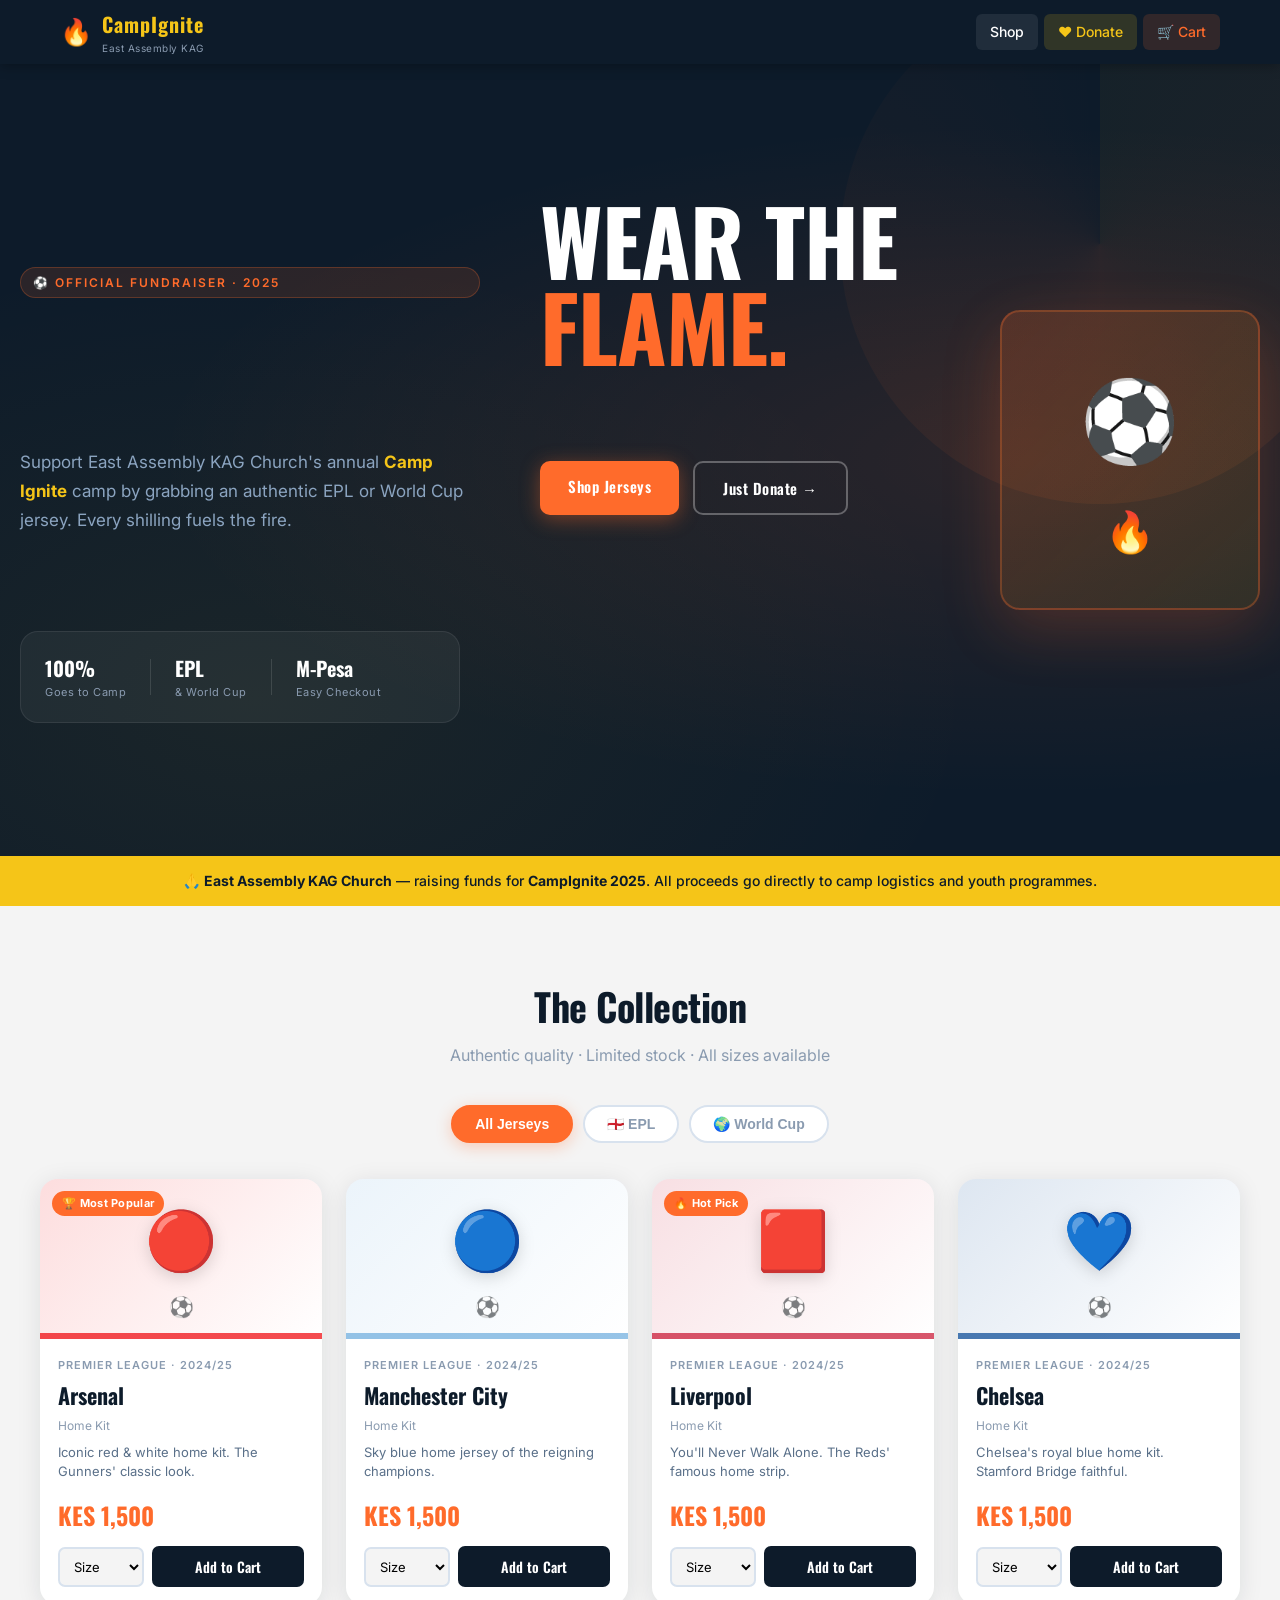
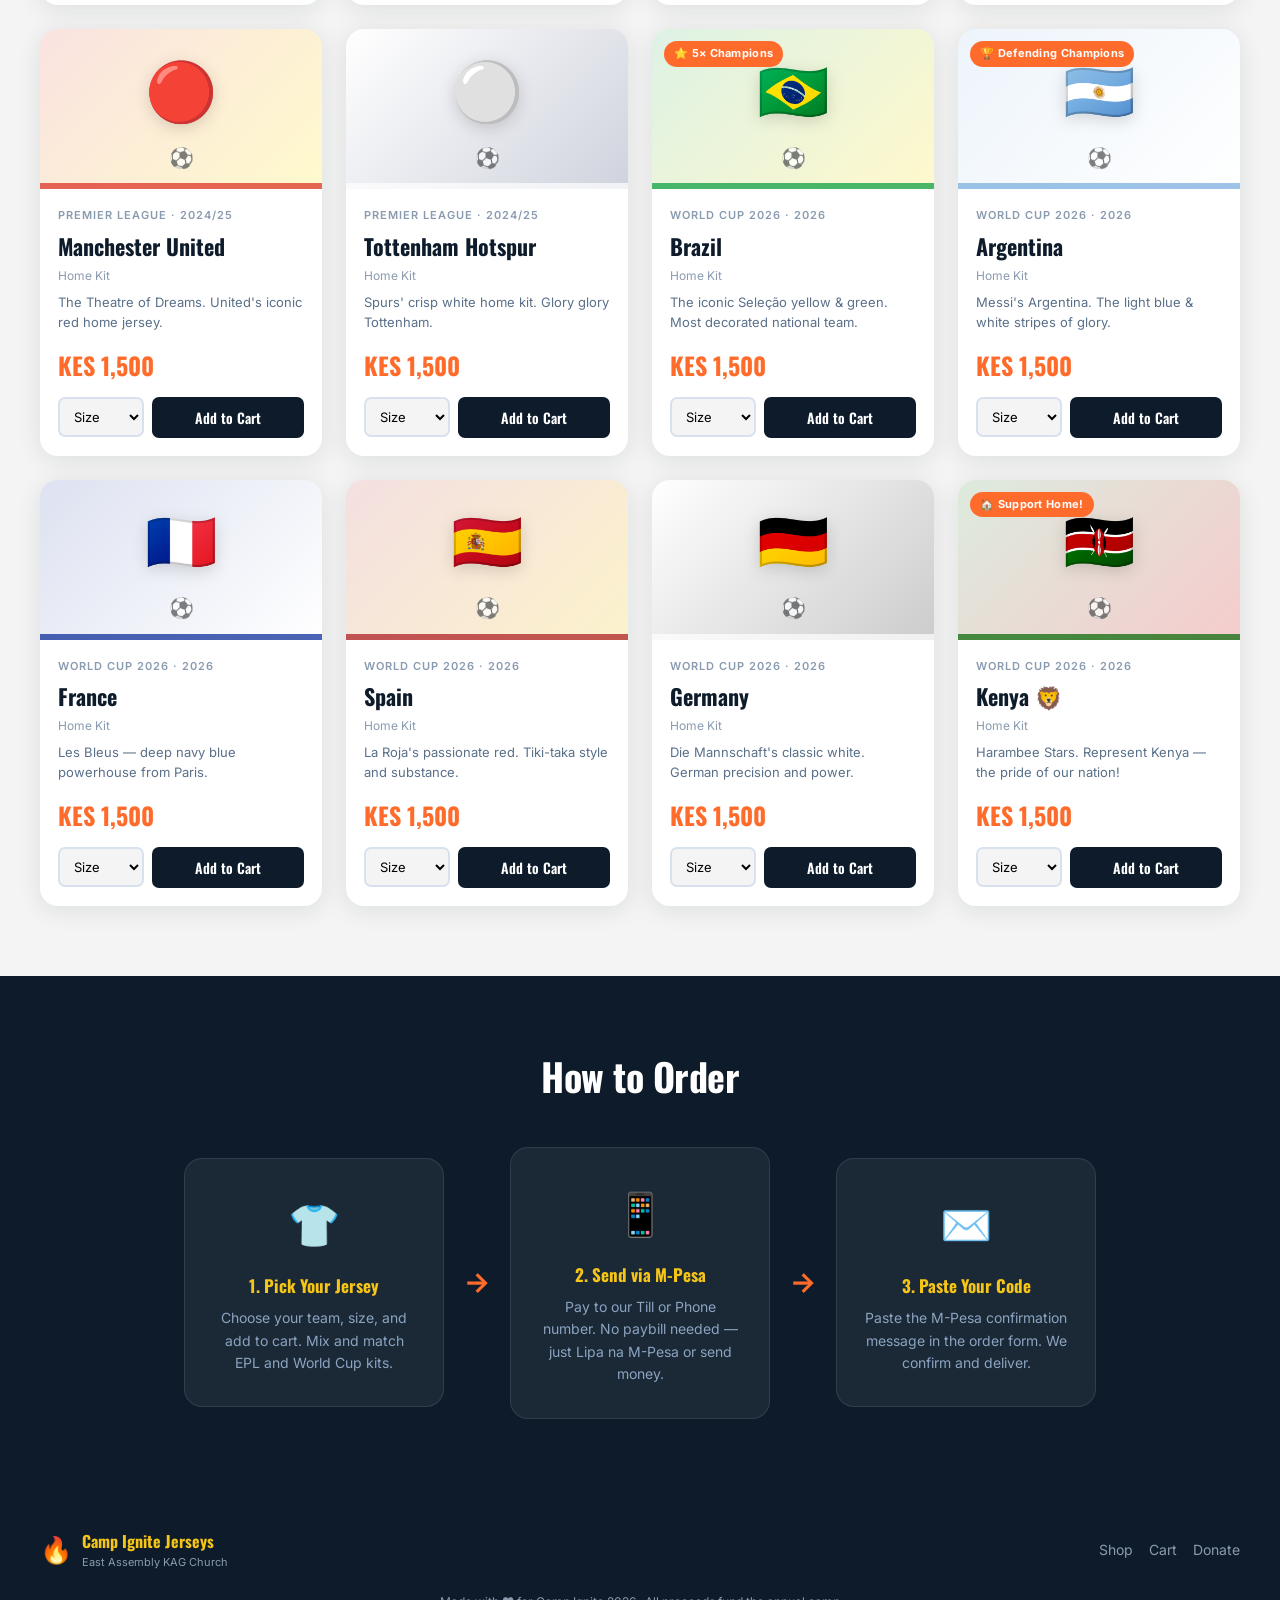
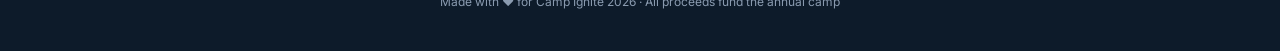
==== campignite-jerseys/index.html @ 4b06993b "Add files via upload" ====
<!DOCTYPE html>
<html lang="en">
<head>
  <meta charset="UTF-8" />
  <meta name="viewport" content="width=device-width, initial-scale=1.0" />
  <title>CampIgnite Jerseys | East Assembly KAG Church</title>
  <link href="https://fonts.googleapis.com/css2?family=Oswald:wght@400;600;700&family=Inter:wght@400;500;600&display=swap" rel="stylesheet" />
  <link rel="stylesheet" href="style.css" />
</head>
<body>

<!-- NAV -->
<nav class="navbar">
  <div class="nav-inner">
    <a href="index.html" class="logo">
      <span class="logo-flame">🔥</span>
      <div>
        <span class="logo-title">CampIgnite</span>
        <span class="logo-sub">East Assembly KAG</span>
      </div>
    </a>
    <div class="nav-links">
      <a href="index.html" class="nav-link active">Shop</a>
      <a href="donate.html" class="nav-link donate-btn">❤️ Donate</a>
      <a href="cart.html" class="nav-link cart-link">
        🛒 Cart <span class="cart-badge" id="cart-count">0</span>
      </a>
    </div>
    <button class="hamburger" id="hamburger">☰</button>
  </div>
  <div class="mobile-menu" id="mobile-menu">
    <a href="index.html">Shop</a>
    <a href="donate.html">❤️ Donate</a>
    <a href="cart.html">🛒 Cart</a>
  </div>
</nav>

<!-- HERO -->
<section class="hero">
  <div class="hero-bg-cross"></div>
  <div class="hero-content">
    <div class="hero-eyebrow">⚽ Official Fundraiser · 2025</div>
    <h1 class="hero-title">WEAR THE<br><span class="accent">FLAME.</span></h1>
    <p class="hero-subtitle">
      Support East Assembly KAG Church's annual <strong>Camp Ignite</strong> camp by grabbing an authentic EPL or World Cup jersey. Every shilling fuels the fire.
    </p>
    <div class="hero-actions">
      <a href="#shop" class="btn btn-primary">Shop Jerseys</a>
      <a href="donate.html" class="btn btn-outline">Just Donate →</a>
    </div>
    <div class="hero-stats">
      <div class="stat"><span class="stat-num">100%</span><span class="stat-label">Goes to Camp</span></div>
      <div class="stat-divider"></div>
      <div class="stat"><span class="stat-num">EPL</span><span class="stat-label">& World Cup</span></div>
      <div class="stat-divider"></div>
      <div class="stat"><span class="stat-num">M-Pesa</span><span class="stat-label">Easy Checkout</span></div>
    </div>
  </div>
  <div class="hero-visual">
    <div class="jersey-float">
      <div class="jersey-card-hero">
        <div class="jersey-icon-large">⚽</div>
        <div class="flame-ring">🔥</div>
      </div>
    </div>
  </div>
</section>

<!-- ABOUT BAND -->
<div class="about-band">
  <p>🙏 <strong>East Assembly KAG Church</strong> — raising funds for <strong>CampIgnite 2025</strong>. All proceeds go directly to camp logistics and youth programmes.</p>
</div>

<!-- SHOP -->
<section class="shop-section" id="shop">
  <div class="container">
    <div class="section-header">
      <h2 class="section-title">The Collection</h2>
      <p class="section-sub">Authentic quality · Limited stock · All sizes available</p>
    </div>

    <!-- Filter Tabs -->
    <div class="filter-tabs">
      <button class="filter-tab active" data-filter="all">All Jerseys</button>
      <button class="filter-tab" data-filter="epl">🏴󠁧󠁢󠁥󠁮󠁧󠁿 EPL</button>
      <button class="filter-tab" data-filter="worldcup">🌍 World Cup</button>
    </div>

    <!-- Jersey Grid -->
    <div class="jersey-grid" id="jersey-grid"></div>
  </div>
</section>

<!-- HOW IT WORKS -->
<section class="how-section">
  <div class="container">
    <h2 class="section-title center">How to Order</h2>
    <div class="steps">
      <div class="step">
        <div class="step-icon">👕</div>
        <h3>1. Pick Your Jersey</h3>
        <p>Choose your team, size, and add to cart. Mix and match EPL and World Cup kits.</p>
      </div>
      <div class="step-arrow">→</div>
      <div class="step">
        <div class="step-icon">📱</div>
        <h3>2. Send via M-Pesa</h3>
        <p>Pay to our Till or Phone number. No paybill needed — just Lipa na M-Pesa or send money.</p>
      </div>
      <div class="step-arrow">→</div>
      <div class="step">
        <div class="step-icon">✉️</div>
        <h3>3. Paste Your Code</h3>
        <p>Paste the M-Pesa confirmation message in the order form. We confirm and deliver.</p>
      </div>
    </div>
  </div>
</section>

<!-- FOOTER -->
<footer class="footer">
  <div class="footer-inner">
    <div class="footer-brand">
      <span class="logo-flame">🔥</span>
      <div>
        <div class="footer-title">Camp Ignite Jerseys</div>
        <div class="footer-sub">East Assembly KAG Church</div>
      </div>
    </div>
    <div class="footer-links">
      <a href="index.html">Shop</a>
      <a href="cart.html">Cart</a>
      <a href="donate.html">Donate</a>
    </div>
    <div class="footer-note">Made with ❤️ for Camp Ignite 2026 · All proceeds fund the annual camp</div>
  </div>
</footer>

<script src="data.js"></script>
<script src="app.js"></script>
</body>
</html>
---- campignite-jerseys/style.css ----
/* ============================================================
   CampIgnite Jerseys — East Assembly KAG Church
   Palette: Navy #0D1B2A | Flame #FF6B2B | Gold #F5C518 | Ash #F4F4F4
   ============================================================ */

*, *::before, *::after { box-sizing: border-box; margin: 0; padding: 0; }

:root {
  --navy:    #0D1B2A;
  --navy2:   #162436;
  --flame:   #FF6B2B;
  --flame2:  #E85520;
  --gold:    #F5C518;
  --white:   #FFFFFF;
  --ash:     #F4F4F4;
  --muted:   #8A9BB0;
  --text:    #1A2B3C;
  --border:  #D8E2EE;
  --mpesa:   #00A651;
  --r:       10px;
  --r-lg:    18px;
  --shadow:  0 4px 24px rgba(13,27,42,0.10);
  --shadow-lg: 0 8px 40px rgba(13,27,42,0.18);
}

body {
  font-family: 'Inter', sans-serif;
  background: var(--ash);
  color: var(--text);
  line-height: 1.6;
}

.hidden { display: none !important; }

/* ── NAVBAR ─────────────────────────────────────────────── */
.navbar {
  position: sticky; top: 0; z-index: 100;
  background: var(--navy);
  box-shadow: 0 2px 12px rgba(0,0,0,0.3);
}
.nav-inner {
  max-width: 1200px; margin: 0 auto;
  padding: 0 20px;
  display: flex; align-items: center; justify-content: space-between;
  height: 64px;
}
.logo {
  display: flex; align-items: center; gap: 10px;
  text-decoration: none;
}
.logo-flame { font-size: 26px; }
.logo-title {
  display: block;
  font-family: 'Oswald', sans-serif;
  font-size: 20px; font-weight: 700;
  color: var(--gold); letter-spacing: 1px;
}
.logo-sub { display: block; font-size: 10px; color: var(--muted); letter-spacing: 0.5px; }
.nav-links { display: flex; align-items: center; gap: 6px; }
.nav-link {
  padding: 7px 14px; border-radius: 6px;
  color: #CBD5E1; text-decoration: none;
  font-size: 14px; font-weight: 500;
  transition: background 0.2s, color 0.2s;
}
.nav-link:hover, .nav-link.active { background: rgba(255,255,255,0.08); color: var(--white); }
.donate-btn { background: rgba(245,197,24,0.15); color: var(--gold) !important; }
.donate-btn:hover { background: rgba(245,197,24,0.28) !important; }
.cart-link { background: rgba(255,107,43,0.15); color: var(--flame) !important; }
.cart-link:hover { background: rgba(255,107,43,0.28) !important; }
.cart-badge {
  display: inline-block;
  background: var(--flame); color: var(--white);
  border-radius: 99px; padding: 1px 7px;
  font-size: 11px; font-weight: 700; margin-left: 3px;
}
.hamburger {
  display: none; background: none; border: none;
  color: var(--white); font-size: 22px; cursor: pointer;
}
.mobile-menu {
  display: none; flex-direction: column;
  background: var(--navy2); padding: 12px 20px;
  border-top: 1px solid rgba(255,255,255,0.08);
}
.mobile-menu a {
  color: #CBD5E1; text-decoration: none;
  padding: 10px 0; font-size: 15px;
  border-bottom: 1px solid rgba(255,255,255,0.06);
}
.mobile-menu a:last-child { border-bottom: none; }
.mobile-menu.open { display: flex; }

@media (max-width: 680px) {
  .nav-links { display: none; }
  .hamburger { display: block; }
}

/* ── HERO ───────────────────────────────────────────────── */
.hero {
  background: var(--navy);
  min-height: 88vh;
  display: flex; align-items: center;
  position: relative; overflow: hidden;
  padding: 60px 20px;
}
.hero-bg-cross {
  position: absolute; right: -80px; top: -80px;
  width: 520px; height: 520px;
  background: conic-gradient(from 0deg, rgba(245,197,24,0.04) 0%, rgba(255,107,43,0.08) 50%, transparent 100%);
  border-radius: 50%;
  pointer-events: none;
}
.hero::before {
  content: '';
  position: absolute; inset: 0;
  background: 
    radial-gradient(ellipse at 80% 50%, rgba(255,107,43,0.12) 0%, transparent 60%),
    radial-gradient(ellipse at 20% 80%, rgba(245,197,24,0.06) 0%, transparent 50%);
  pointer-events: none;
}
.hero-content {
  max-width: 1200px; margin: 0 auto;
  width: 100%; z-index: 1;
  display: grid; grid-template-columns: 1fr 1fr;
  gap: 60px; align-items: center;
}
.hero-eyebrow {
  font-size: 12px; font-weight: 600; letter-spacing: 2px;
  color: var(--flame); text-transform: uppercase;
  background: rgba(255,107,43,0.12);
  display: inline-block; padding: 5px 12px; border-radius: 99px;
  margin-bottom: 20px; border: 1px solid rgba(255,107,43,0.25);
}
.hero-title {
  font-family: 'Oswald', sans-serif;
  font-size: clamp(52px, 8vw, 90px);
  font-weight: 700; line-height: 0.95;
  color: var(--white); letter-spacing: -1px;
  margin-bottom: 20px;
}
.accent { color: var(--flame); }
.hero-subtitle {
  color: #8BA4C0; font-size: 17px; line-height: 1.7;
  max-width: 460px; margin-bottom: 36px;
}
.hero-subtitle strong { color: var(--gold); }
.hero-actions { display: flex; gap: 14px; flex-wrap: wrap; margin-bottom: 44px; }
.hero-stats {
  display: flex; align-items: center; gap: 24px;
  padding: 20px 24px;
  background: rgba(255,255,255,0.05);
  border: 1px solid rgba(255,255,255,0.08);
  border-radius: var(--r-lg); max-width: 440px;
}
.stat { display: flex; flex-direction: column; }
.stat-num { font-family: 'Oswald', sans-serif; font-size: 20px; color: var(--white); font-weight: 700; }
.stat-label { font-size: 11px; color: var(--muted); letter-spacing: 0.5px; }
.stat-divider { width: 1px; height: 36px; background: rgba(255,255,255,0.12); }

/* Hero Visual */
.hero-visual { display: flex; justify-content: center; align-items: center; }
.jersey-card-hero {
  position: relative;
  width: 260px; height: 300px;
  background: linear-gradient(135deg, rgba(255,107,43,0.2), rgba(245,197,24,0.1));
  border: 2px solid rgba(255,107,43,0.3);
  border-radius: 20px;
  display: flex; flex-direction: column;
  align-items: center; justify-content: center; gap: 16px;
  animation: float 3s ease-in-out infinite;
  box-shadow: 0 20px 60px rgba(255,107,43,0.2);
}
.jersey-icon-large { font-size: 80px; }
.flame-ring { font-size: 40px; animation: pulse 2s ease-in-out infinite; }
@keyframes float {
  0%, 100% { transform: translateY(0); }
  50% { transform: translateY(-12px); }
}
@keyframes pulse {
  0%, 100% { transform: scale(1); opacity: 1; }
  50% { transform: scale(1.15); opacity: 0.8; }
}

@media (max-width: 900px) {
  .hero-content { grid-template-columns: 1fr; }
  .hero-visual { display: none; }
}

/* ── ABOUT BAND ─────────────────────────────────────────── */
.about-band {
  background: var(--gold);
  padding: 14px 20px;
  text-align: center;
  font-size: 14px; font-weight: 500;
  color: var(--navy);
}

/* ── BUTTONS ────────────────────────────────────────────── */
.btn {
  display: inline-block;
  padding: 13px 28px;
  border-radius: var(--r);
  font-family: 'Oswald', sans-serif;
  font-size: 15px; font-weight: 600;
  letter-spacing: 0.5px;
  cursor: pointer; border: none;
  text-decoration: none;
  transition: transform 0.15s, box-shadow 0.15s, background 0.2s;
}
.btn:hover { transform: translateY(-2px); }
.btn-primary {
  background: var(--flame); color: var(--white);
  box-shadow: 0 4px 20px rgba(255,107,43,0.4);
}
.btn-primary:hover { background: var(--flame2); box-shadow: 0 6px 28px rgba(255,107,43,0.5); }
.btn-outline {
  background: transparent; color: var(--white);
  border: 2px solid rgba(255,255,255,0.3);
}
.btn-outline:hover { border-color: var(--gold); color: var(--gold); }
.btn-full { width: 100%; text-align: center; display: block; }

/* ── SHOP SECTION ───────────────────────────────────────── */
.shop-section { padding: 70px 20px; }
.container { max-width: 1200px; margin: 0 auto; }
.section-header { text-align: center; margin-bottom: 36px; }
.section-title {
  font-family: 'Oswald', sans-serif;
  font-size: 38px; font-weight: 700;
  color: var(--navy); letter-spacing: -0.5px;
}
.section-title.center { text-align: center; }
.section-sub { color: var(--muted); margin-top: 6px; }

/* Filter Tabs */
.filter-tabs {
  display: flex; gap: 10px; justify-content: center;
  flex-wrap: wrap; margin-bottom: 36px;
}
.filter-tab {
  padding: 9px 22px; border-radius: 99px;
  border: 2px solid var(--border);
  background: var(--white);
  font-size: 14px; font-weight: 600; cursor: pointer;
  color: var(--muted);
  transition: all 0.2s;
}
.filter-tab:hover { border-color: var(--flame); color: var(--flame); }
.filter-tab.active {
  background: var(--flame); color: var(--white);
  border-color: var(--flame);
  box-shadow: 0 4px 16px rgba(255,107,43,0.3);
}

/* Jersey Grid */
.jersey-grid {
  display: grid;
  grid-template-columns: repeat(auto-fill, minmax(280px, 1fr));
  gap: 24px;
}
.jersey-card {
  background: var(--white);
  border-radius: var(--r-lg);
  overflow: hidden;
  box-shadow: var(--shadow);
  position: relative;
  transition: transform 0.2s, box-shadow 0.2s;
}
.jersey-card:hover { transform: translateY(-4px); box-shadow: var(--shadow-lg); }
.jersey-badge {
  position: absolute; top: 12px; left: 12px; z-index: 2;
  background: var(--flame); color: var(--white);
  font-size: 11px; font-weight: 700;
  padding: 4px 10px; border-radius: 99px;
  letter-spacing: 0.3px;
}
.jersey-visual {
  height: 160px;
  display: flex; align-items: center; justify-content: center;
  position: relative; overflow: hidden;
}
.jersey-emoji-wrap {
  display: flex; flex-direction: column; align-items: center; gap: 4px;
  z-index: 1;
}
.jersey-emoji { font-size: 58px; filter: drop-shadow(0 4px 8px rgba(0,0,0,0.15)); }
.jersey-ball { font-size: 20px; opacity: 0.7; }
.jersey-stripe {
  position: absolute; bottom: 0; left: 0; right: 0; height: 6px;
  opacity: 0.7;
}
.jersey-info { padding: 18px; }
.jersey-league { font-size: 11px; text-transform: uppercase; letter-spacing: 1px; color: var(--muted); font-weight: 600; }
.jersey-team {
  font-family: 'Oswald', sans-serif;
  font-size: 22px; font-weight: 700; color: var(--navy);
  margin: 4px 0 2px;
}
.jersey-type { font-size: 12px; color: var(--muted); margin-bottom: 8px; }
.jersey-desc { font-size: 13px; color: #5A7089; line-height: 1.5; margin-bottom: 14px; }
.jersey-bottom {}
.jersey-price {
  font-family: 'Oswald', sans-serif;
  font-size: 24px; font-weight: 700; color: var(--flame);
  margin-bottom: 12px;
}
.jersey-actions-row { display: flex; gap: 8px; align-items: center; }
.size-select {
  flex: 1; padding: 9px 10px; border-radius: 7px;
  border: 2px solid var(--border); font-size: 13px;
  font-family: 'Inter', sans-serif;
  background: var(--ash); cursor: pointer;
  outline: none;
}
.size-select:focus { border-color: var(--flame); }
.btn-add {
  flex: 2; padding: 10px 14px;
  background: var(--navy); color: var(--white);
  border: none; border-radius: 7px;
  font-family: 'Oswald', sans-serif;
  font-size: 14px; font-weight: 600;
  cursor: pointer; transition: background 0.2s;
}
.btn-add:hover { background: var(--flame); }

/* ── HOW IT WORKS ───────────────────────────────────────── */
.how-section {
  background: var(--navy);
  padding: 70px 20px;
}
.how-section .section-title { color: var(--white); }
.steps {
  display: flex; align-items: center; justify-content: center;
  gap: 20px; flex-wrap: wrap; margin-top: 40px;
}
.step {
  background: rgba(255,255,255,0.06);
  border: 1px solid rgba(255,255,255,0.1);
  border-radius: var(--r-lg);
  padding: 32px 28px; max-width: 260px; text-align: center;
}
.step-icon { font-size: 42px; margin-bottom: 14px; }
.step h3 { font-family: 'Oswald', sans-serif; color: var(--gold); font-size: 17px; margin-bottom: 8px; }
.step p { color: #8BA4C0; font-size: 14px; line-height: 1.6; }
.step-arrow { font-size: 28px; color: var(--flame); font-weight: bold; }
@media (max-width: 700px) { .step-arrow { display: none; } }

/* ── CART PAGE ──────────────────────────────────────────── */
.cart-page { padding: 50px 20px 80px; min-height: 70vh; }
.page-title {
  font-family: 'Oswald', sans-serif; font-size: 38px;
  color: var(--navy); margin-bottom: 32px;
}
.cart-layout {
  display: grid; grid-template-columns: 1fr 420px;
  gap: 32px; align-items: start;
}
@media (max-width: 860px) { .cart-layout { grid-template-columns: 1fr; } }

/* Cart Items */
.cart-item {
  background: var(--white); border-radius: var(--r-lg);
  padding: 20px; margin-bottom: 16px;
  display: flex; gap: 16px; align-items: flex-start;
  box-shadow: var(--shadow);
}
.cart-item-emoji { font-size: 40px; }
.cart-item-info { flex: 1; }
.cart-item-name { font-family: 'Oswald', sans-serif; font-size: 18px; color: var(--navy); }
.cart-item-type { font-size: 13px; color: var(--muted); font-family: 'Inter', sans-serif; font-weight: 400; }
.cart-item-size { font-size: 13px; color: var(--muted); margin: 4px 0; }
.cart-item-price { font-size: 14px; color: var(--text); }
.cart-item-qty-col { display: flex; flex-direction: column; align-items: flex-end; gap: 8px; }
.qty-controls { display: flex; align-items: center; gap: 8px; }
.qty-btn {
  width: 30px; height: 30px; border-radius: 6px;
  border: 2px solid var(--border);
  background: var(--white); cursor: pointer;
  font-size: 16px; font-weight: 700; color: var(--navy);
  transition: all 0.15s;
}
.qty-btn:hover { background: var(--flame); color: var(--white); border-color: var(--flame); }
.qty-num { font-weight: 700; font-size: 16px; min-width: 20px; text-align: center; }
.cart-item-subtotal { font-family: 'Oswald', sans-serif; font-size: 17px; color: var(--flame); font-weight: 700; }
.remove-btn { background: none; border: none; cursor: pointer; font-size: 16px; opacity: 0.5; transition: opacity 0.15s; }
.remove-btn:hover { opacity: 1; }

.cart-empty { text-align: center; padding: 60px 20px; }
.empty-icon { font-size: 60px; margin-bottom: 16px; }
.cart-empty h3 { font-family: 'Oswald', sans-serif; font-size: 26px; color: var(--navy); margin-bottom: 8px; }
.cart-empty p { color: var(--muted); margin-bottom: 24px; }

/* Summary box */
.summary-box {
  background: var(--white); border-radius: var(--r-lg);
  padding: 24px; margin-bottom: 20px; box-shadow: var(--shadow);
}
.summary-title { font-family: 'Oswald', sans-serif; font-size: 20px; color: var(--navy); margin-bottom: 16px; }
.summary-line {
  display: flex; justify-content: space-between;
  font-size: 14px; color: var(--text); padding: 6px 0;
  border-bottom: 1px solid var(--border);
}
.summary-total-row {
  display: flex; justify-content: space-between; align-items: center;
  padding-top: 14px; margin-top: 4px;
  font-weight: 700; font-size: 17px;
}
.summary-total-num { font-family: 'Oswald', sans-serif; font-size: 24px; color: var(--flame); }

/* ── M-PESA BOX ─────────────────────────────────────────── */
.mpesa-box {
  background: var(--white); border-radius: var(--r-lg);
  padding: 24px; margin-bottom: 20px; box-shadow: var(--shadow);
  border-left: 4px solid var(--mpesa);
}
.mpesa-header { display: flex; gap: 14px; align-items: flex-start; margin-bottom: 16px; }
.mpesa-logo { font-size: 32px; }
.mpesa-title { font-family: 'Oswald', sans-serif; font-size: 18px; color: var(--navy); }
.mpesa-sub { font-size: 12px; color: var(--muted); }
.mpesa-instructions { font-size: 13px; color: var(--text); line-height: 1.6; margin-bottom: 16px; }
.mpesa-numbers { display: flex; flex-direction: column; gap: 10px; margin-bottom: 16px; }
.mpesa-number-card {
  background: #F0FBF4; border: 1px solid #B8E8CA;
  border-radius: 8px; padding: 12px 14px; cursor: pointer;
  transition: background 0.15s;
}
.mpesa-number-card:hover { background: #D8F5E5; }
.mpesa-label { font-size: 11px; text-transform: uppercase; letter-spacing: 0.5px; color: #2D7A4F; font-weight: 600; margin-bottom: 4px; }
.mpesa-val { font-family: 'Oswald', sans-serif; font-size: 20px; color: var(--navy); font-weight: 700; }
.copy-hint { font-family: 'Inter', sans-serif; font-size: 11px; color: var(--muted); font-weight: 400; margin-left: 8px; }
.mpesa-account-name { font-size: 13px; color: var(--muted); }
.mpesa-steps { display: flex; flex-direction: column; gap: 8px; }
.mpesa-step { display: flex; gap: 10px; font-size: 13px; color: var(--text); align-items: flex-start; }
.mstep-num {
  width: 20px; height: 20px; border-radius: 50%;
  background: var(--mpesa); color: var(--white);
  font-size: 11px; font-weight: 700; flex-shrink: 0;
  display: flex; align-items: center; justify-content: center;
}

/* ── ORDER FORM ─────────────────────────────────────────── */
.order-form-box, .donate-form-box {
  background: var(--white); border-radius: var(--r-lg);
  padding: 24px; box-shadow: var(--shadow);
}
.form-title { font-family: 'Oswald', sans-serif; font-size: 20px; color: var(--navy); margin-bottom: 20px; }
.form-group { margin-bottom: 16px; }
.form-group label { display: block; font-size: 13px; font-weight: 600; color: var(--text); margin-bottom: 6px; }
.form-group input, .form-group textarea, .form-group select {
  width: 100%; padding: 11px 14px; border-radius: 8px;
  border: 2px solid var(--border); font-family: 'Inter', sans-serif;
  font-size: 14px; background: var(--white);
  transition: border-color 0.2s; outline: none; color: var(--text);
}
.form-group input:focus, .form-group textarea:focus { border-color: var(--flame); }
.form-group textarea { resize: vertical; }
.required { color: var(--flame); }
.mpesa-tip { font-size: 12px; color: var(--muted); margin-top: 6px; }
.form-note { font-size: 12px; color: var(--muted); text-align: center; margin-top: 12px; }

/* ── MODAL ──────────────────────────────────────────────── */
.modal-overlay {
  position: fixed; inset: 0; z-index: 200;
  background: rgba(13,27,42,0.7);
  display: flex; align-items: center; justify-content: center;
  padding: 20px;
}
.modal {
  background: var(--white); border-radius: var(--r-lg);
  padding: 48px 36px; max-width: 420px; width: 100%;
  text-align: center; box-shadow: var(--shadow-lg);
}
.modal-icon { font-size: 52px; margin-bottom: 16px; }
.modal h2 { font-family: 'Oswald', sans-serif; font-size: 30px; color: var(--navy); margin-bottom: 12px; }
.modal p { color: var(--text); line-height: 1.7; margin-bottom: 10px; }
.modal-sub { font-size: 20px; margin-bottom: 24px !important; }

/* ── DONATE PAGE ────────────────────────────────────────── */
.donate-hero {
  background: var(--navy); padding: 80px 20px;
  text-align: center; position: relative; overflow: hidden;
}
.donate-hero::before {
  content: '';
  position: absolute; inset: 0;
  background: radial-gradient(ellipse at 50% 100%, rgba(255,107,43,0.15) 0%, transparent 60%);
}
.donate-hero-content { position: relative; z-index: 1; }
.donate-lead {
  max-width: 600px; margin: 0 auto 20px;
  color: #8BA4C0; font-size: 17px; line-height: 1.75;
}

.impact-section { padding: 70px 20px; background: var(--white); }
.impact-grid {
  display: grid; grid-template-columns: repeat(auto-fill, minmax(200px, 1fr));
  gap: 24px; margin-top: 40px;
}
.impact-card {
  background: var(--ash); border-radius: var(--r-lg);
  padding: 28px 20px; text-align: center;
  border: 1px solid var(--border);
  transition: box-shadow 0.2s, transform 0.2s;
}
.impact-card:hover { transform: translateY(-3px); box-shadow: var(--shadow); }
.impact-icon { font-size: 40px; margin-bottom: 12px; }
.impact-card h3 { font-family: 'Oswald', sans-serif; font-size: 17px; color: var(--navy); margin-bottom: 8px; }
.impact-card p { font-size: 13px; color: var(--muted); line-height: 1.6; }

.donate-section { padding: 60px 20px 80px; }
.donate-layout {
  display: grid; grid-template-columns: 1fr 1fr;
  gap: 40px; align-items: start;
}
@media (max-width: 800px) { .donate-layout { grid-template-columns: 1fr; } }

.donate-sub { color: var(--muted); margin-bottom: 24px; }
.amount-grid {
  display: grid; grid-template-columns: repeat(3, 1fr);
  gap: 10px; margin-bottom: 20px;
}
.amount-btn {
  padding: 13px 8px; border-radius: 8px;
  border: 2px solid var(--border); background: var(--white);
  font-family: 'Oswald', sans-serif; font-size: 15px; font-weight: 600;
  color: var(--navy); cursor: pointer; transition: all 0.2s;
}
.amount-btn:hover, .amount-btn.selected {
  background: var(--flame); color: var(--white);
  border-color: var(--flame); box-shadow: 0 4px 16px rgba(255,107,43,0.3);
}
.custom-amount-wrap { margin-bottom: 20px; }
.custom-amount-wrap label { display: block; font-size: 13px; font-weight: 600; margin-bottom: 6px; }
.custom-amount-wrap input {
  width: 100%; padding: 11px 14px; border-radius: 8px;
  border: 2px solid var(--border); font-family: 'Inter', sans-serif;
  font-size: 16px; outline: none;
}
.custom-amount-wrap input:focus { border-color: var(--flame); }
.donate-mpesa { margin-top: 24px; }

.scripture-card {
  background: var(--navy); border-radius: var(--r-lg);
  padding: 24px 28px; margin-top: 20px;
  border-left: 4px solid var(--gold);
}
.scripture-text { color: #8BA4C0; font-style: italic; line-height: 1.7; margin-bottom: 10px; font-size: 15px; }
.scripture-ref { color: var(--gold); font-weight: 600; font-size: 13px; }

/* ── FOOTER ─────────────────────────────────────────────── */
.footer { background: var(--navy); padding: 40px 20px; }
.footer-inner {
  max-width: 1200px; margin: 0 auto;
  display: flex; align-items: center; justify-content: space-between;
  flex-wrap: wrap; gap: 20px;
}
.footer-brand { display: flex; align-items: center; gap: 10px; }
.footer-title { font-family: 'Oswald', sans-serif; color: var(--gold); font-size: 16px; font-weight: 700; }
.footer-sub { font-size: 11px; color: var(--muted); }
.footer-links { display: flex; gap: 16px; }
.footer-links a { color: var(--muted); text-decoration: none; font-size: 14px; transition: color 0.15s; }
.footer-links a:hover { color: var(--white); }
.footer-note { font-size: 12px; color: var(--muted); text-align: center; width: 100%; }

/* ── TOAST ──────────────────────────────────────────────── */
#toast {
  position: fixed; bottom: 24px; left: 50%; transform: translateX(-50%) translateY(60px);
  background: var(--navy); color: var(--white);
  padding: 12px 24px; border-radius: 99px;
  font-size: 14px; font-weight: 500;
  box-shadow: var(--shadow-lg); z-index: 300;
  opacity: 0; transition: all 0.3s;
  white-space: nowrap; border: 1px solid rgba(255,255,255,0.1);
}
#toast.show { opacity: 1; transform: translateX(-50%) translateY(0); }

/* ── MISC ───────────────────────────────────────────────── */
@media (max-width: 500px) {
  .amount-grid { grid-template-columns: repeat(2, 1fr); }
  .cart-item { flex-wrap: wrap; }
  .cart-item-qty-col { flex-direction: row; align-items: center; width: 100%; justify-content: space-between; }
}
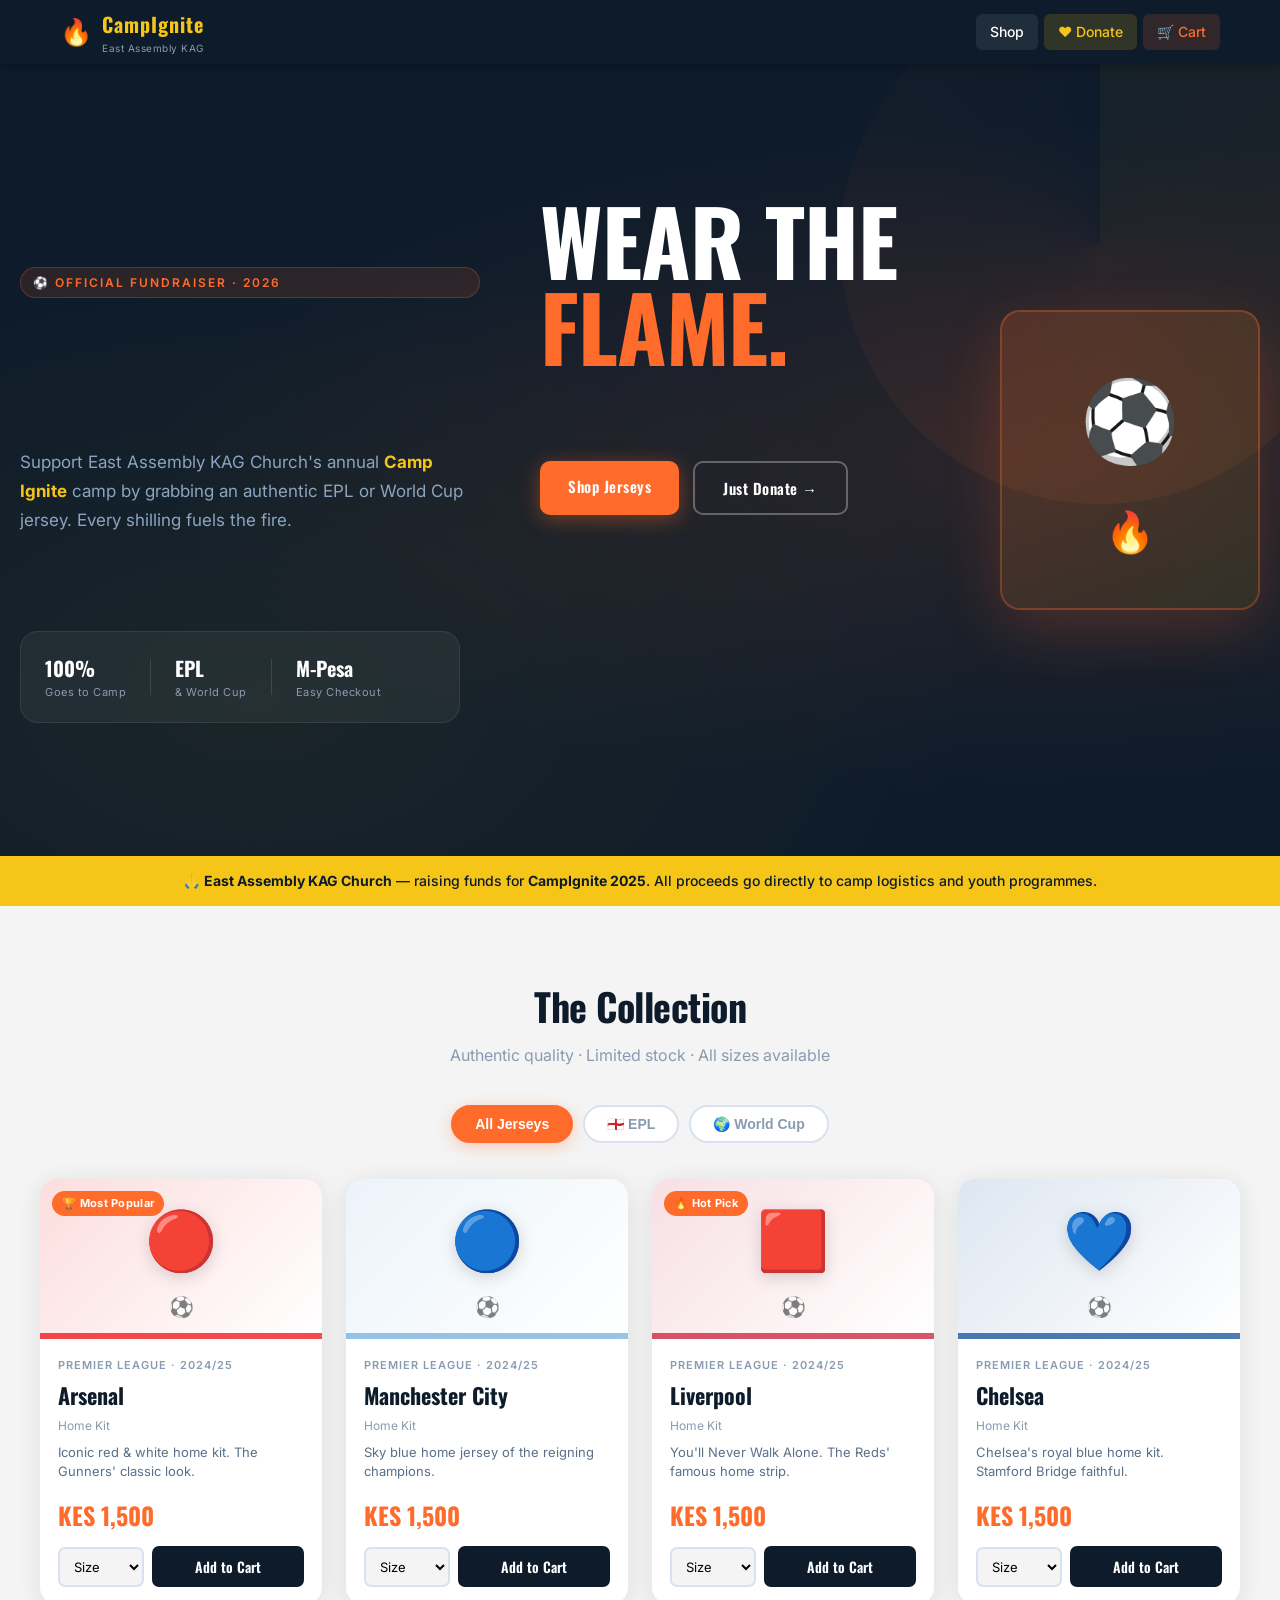
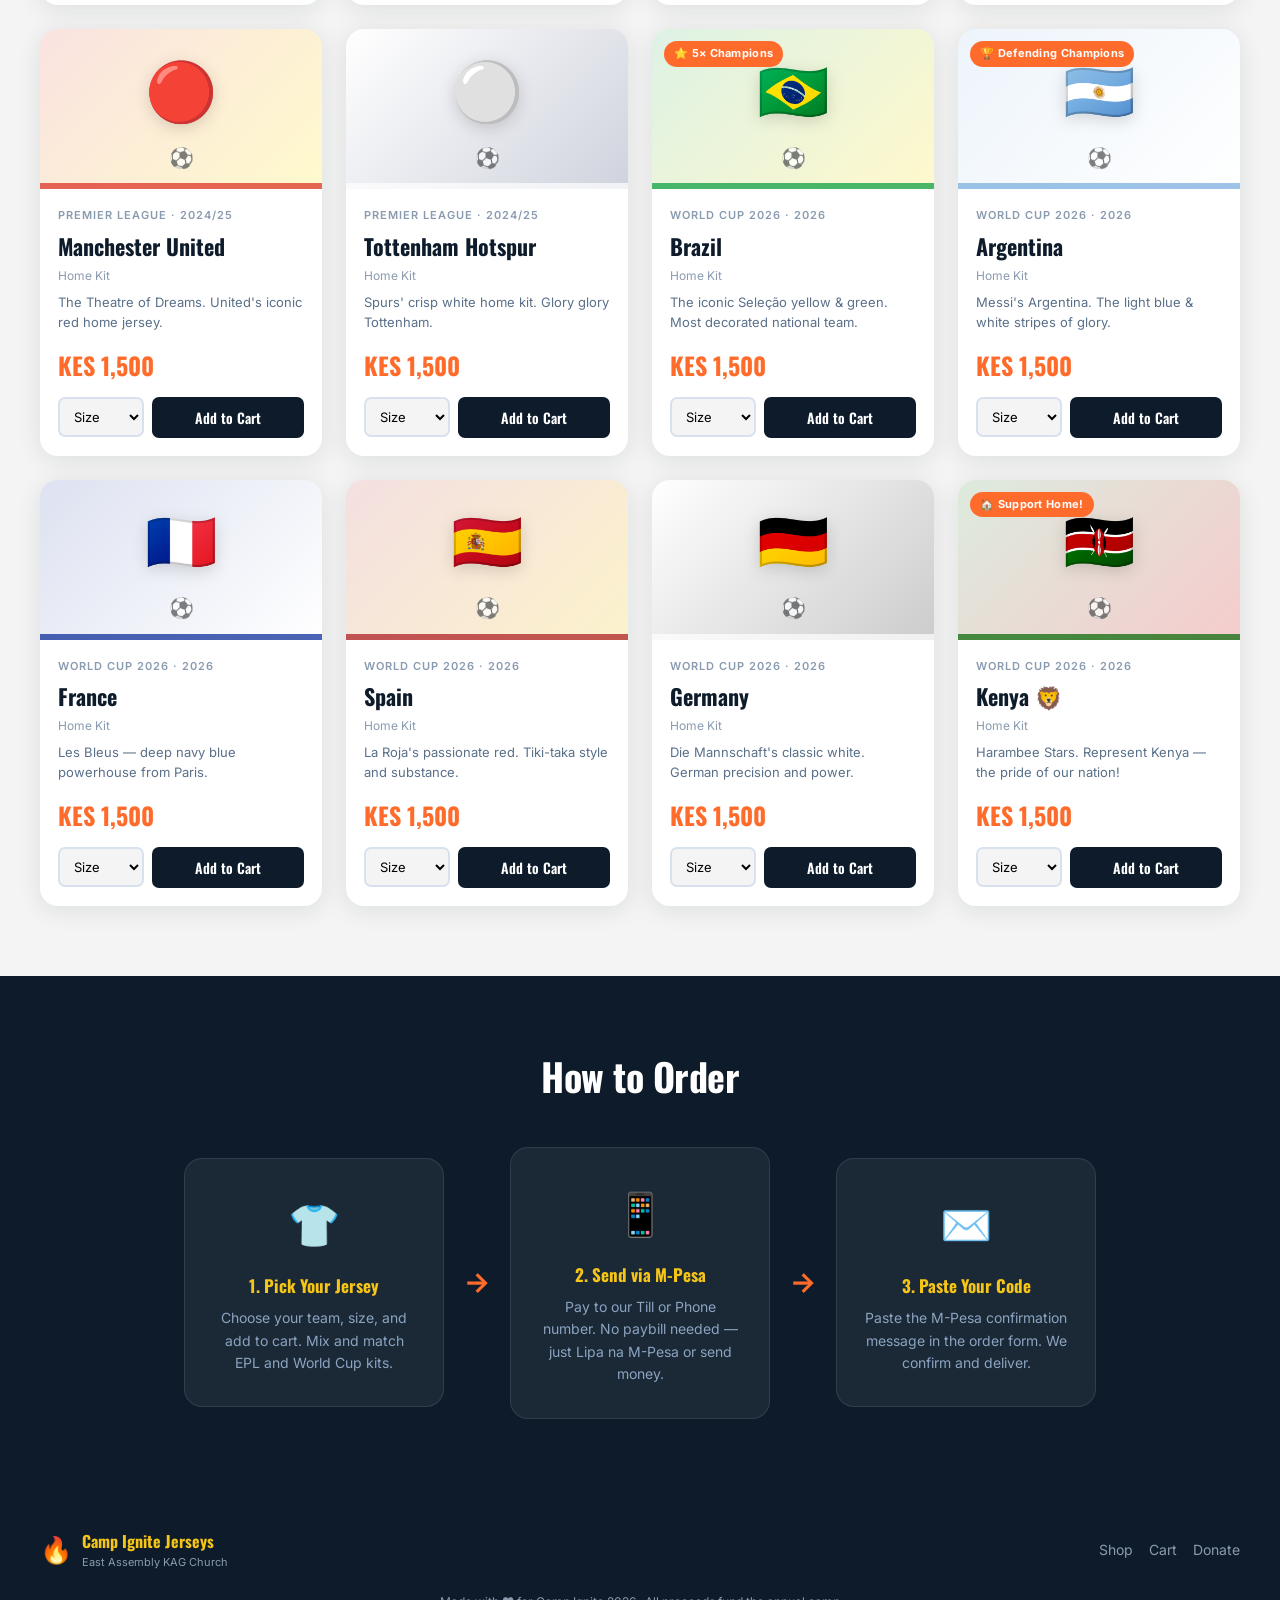
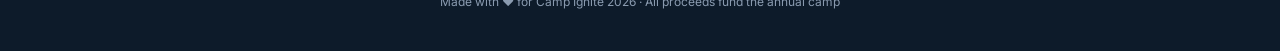
==== commit c494339d: "Update index.html" ====
--- a/campignite-jerseys/index.html
+++ b/campignite-jerseys/index.html
@@ -39,7 +39,7 @@
 <section class="hero">
   <div class="hero-bg-cross"></div>
   <div class="hero-content">
-    <div class="hero-eyebrow">⚽ Official Fundraiser · 2025</div>
+    <div class="hero-eyebrow">⚽ Official Fundraiser · 2026</div>
     <h1 class="hero-title">WEAR THE<br><span class="accent">FLAME.</span></h1>
     <p class="hero-subtitle">
       Support East Assembly KAG Church's annual <strong>Camp Ignite</strong> camp by grabbing an authentic EPL or World Cup jersey. Every shilling fuels the fire.
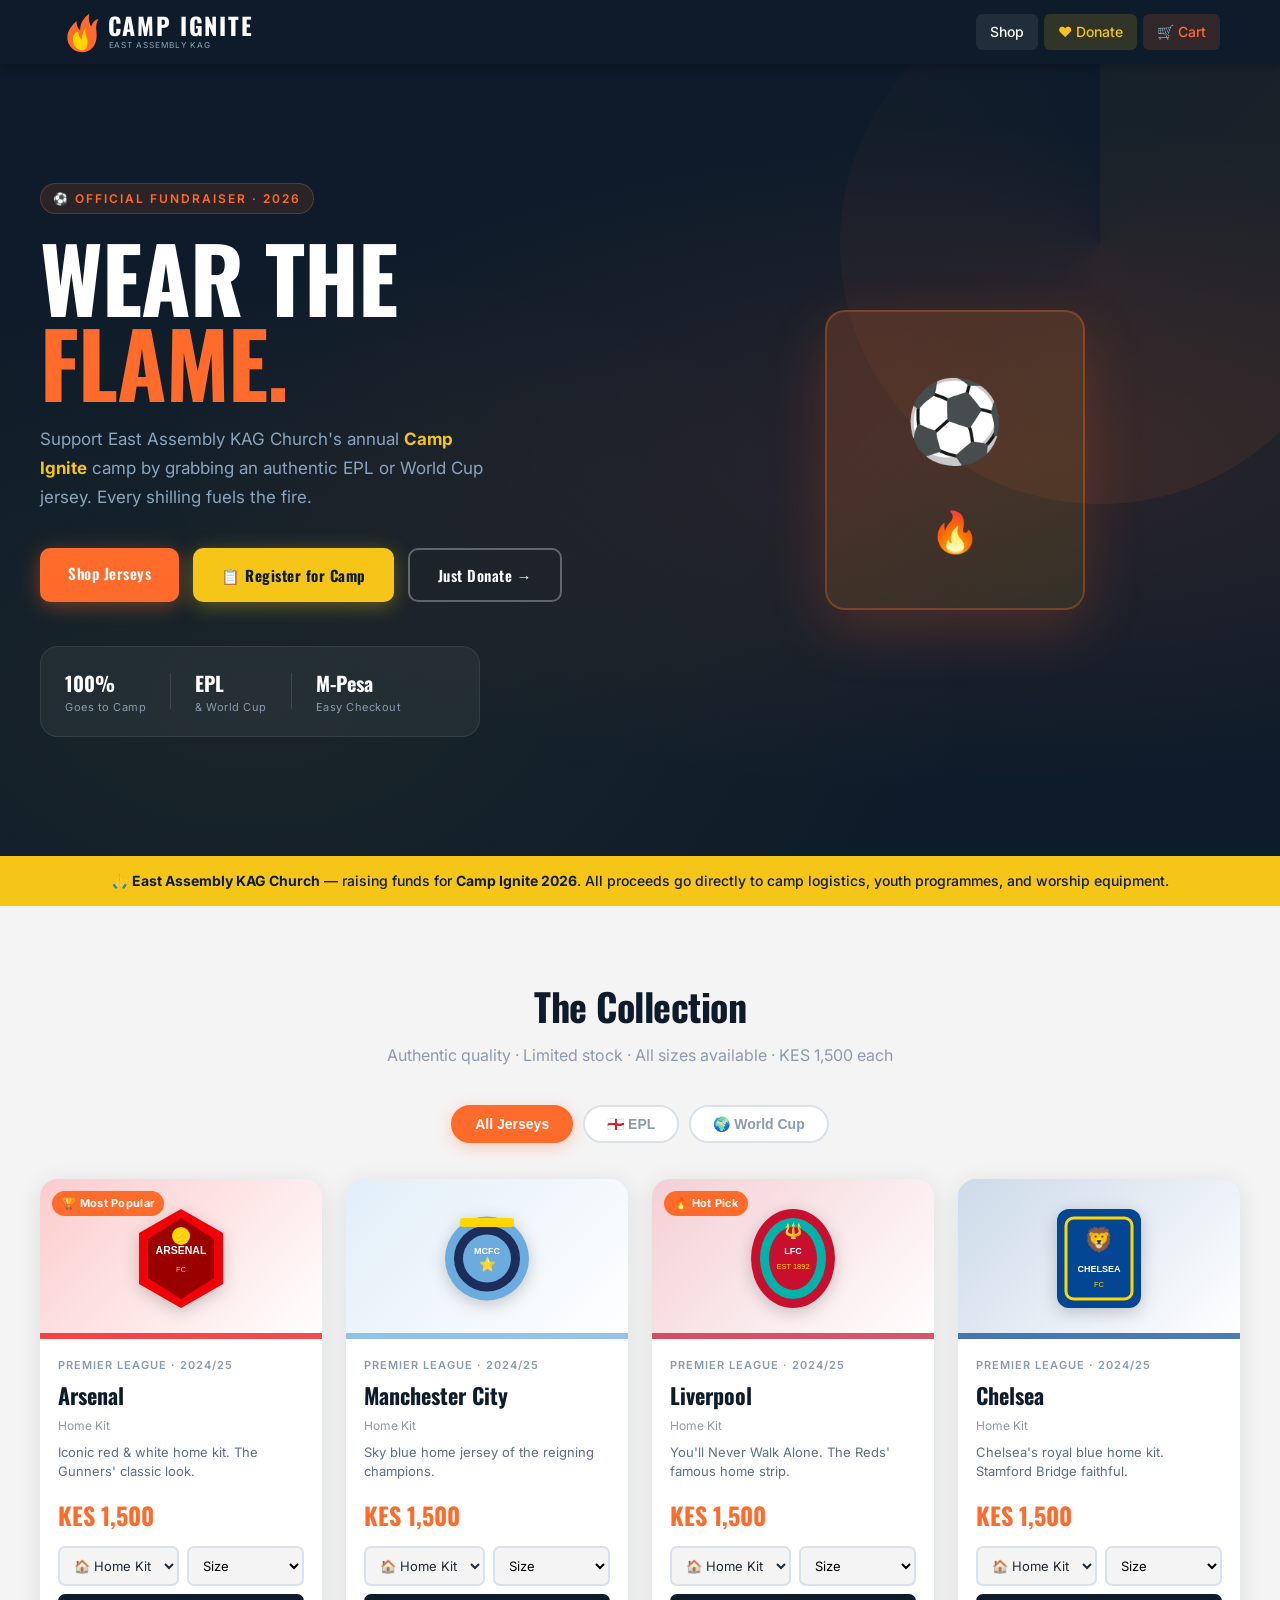
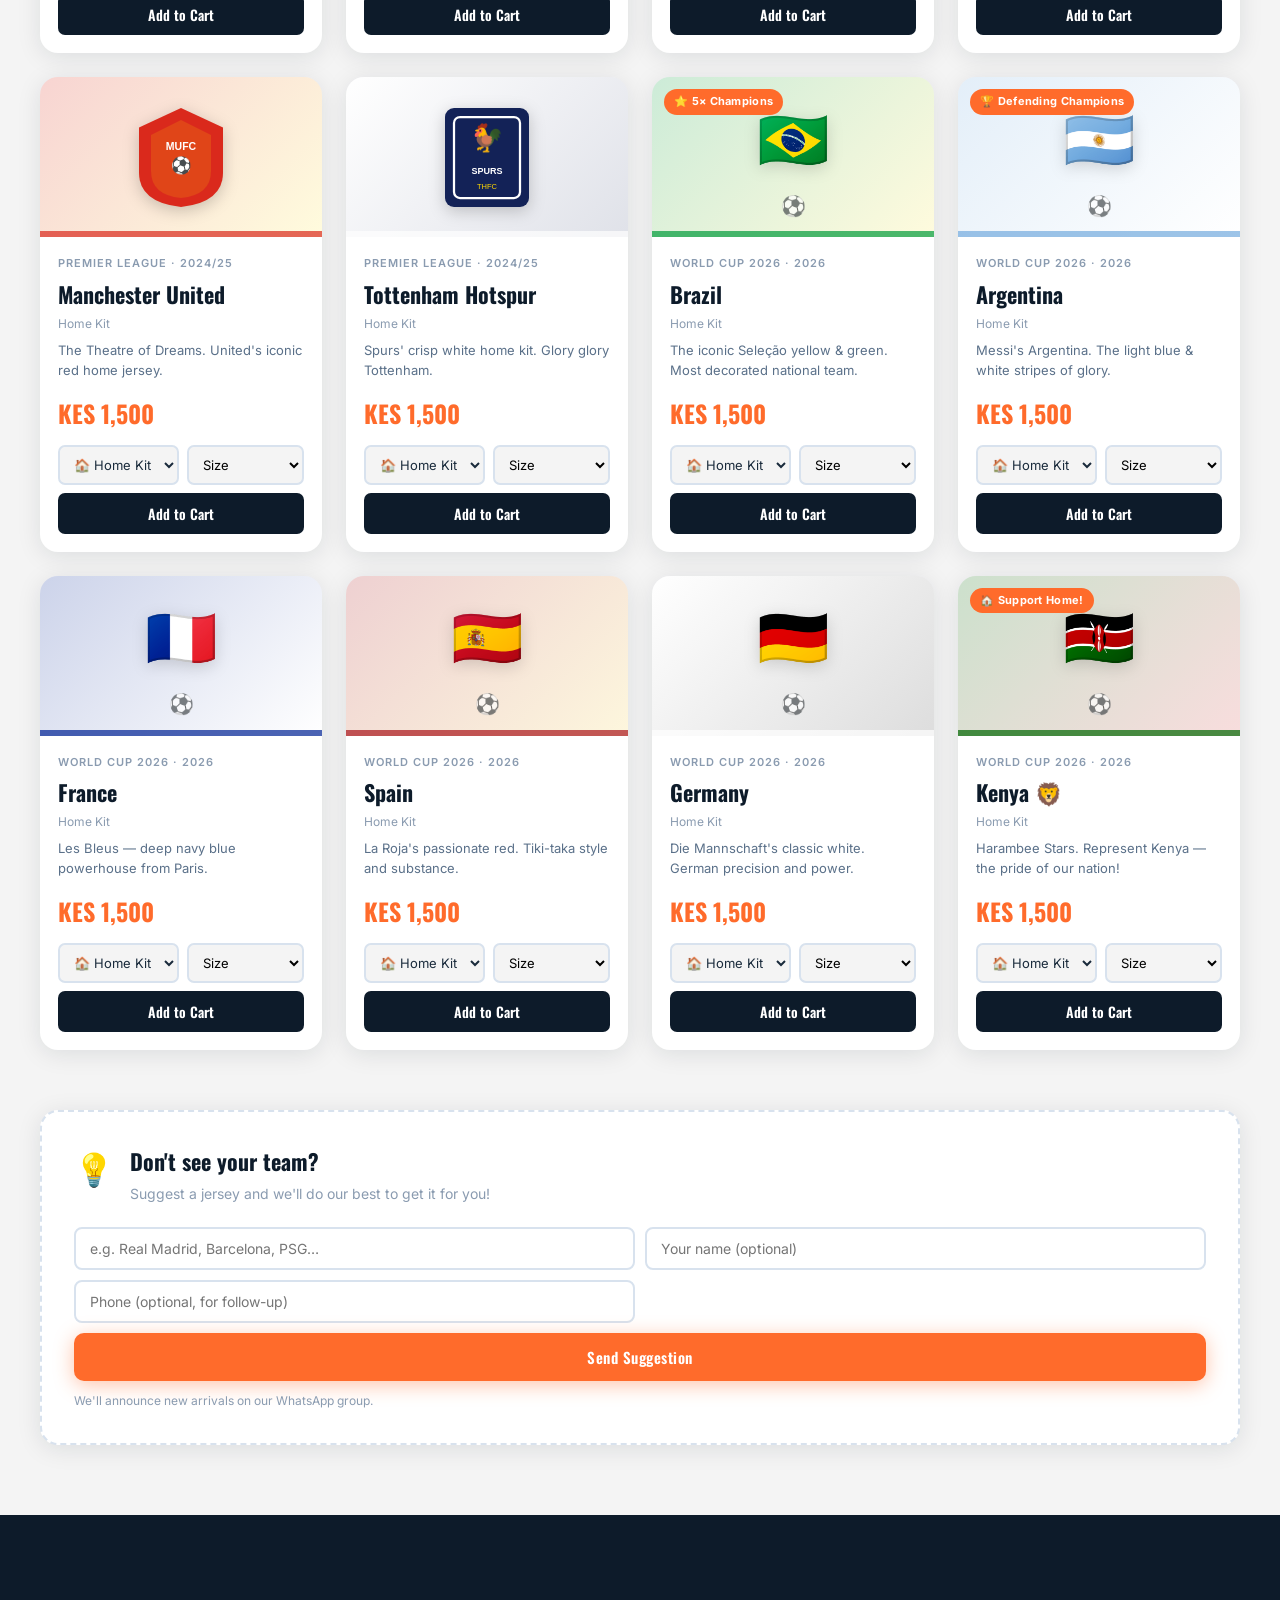
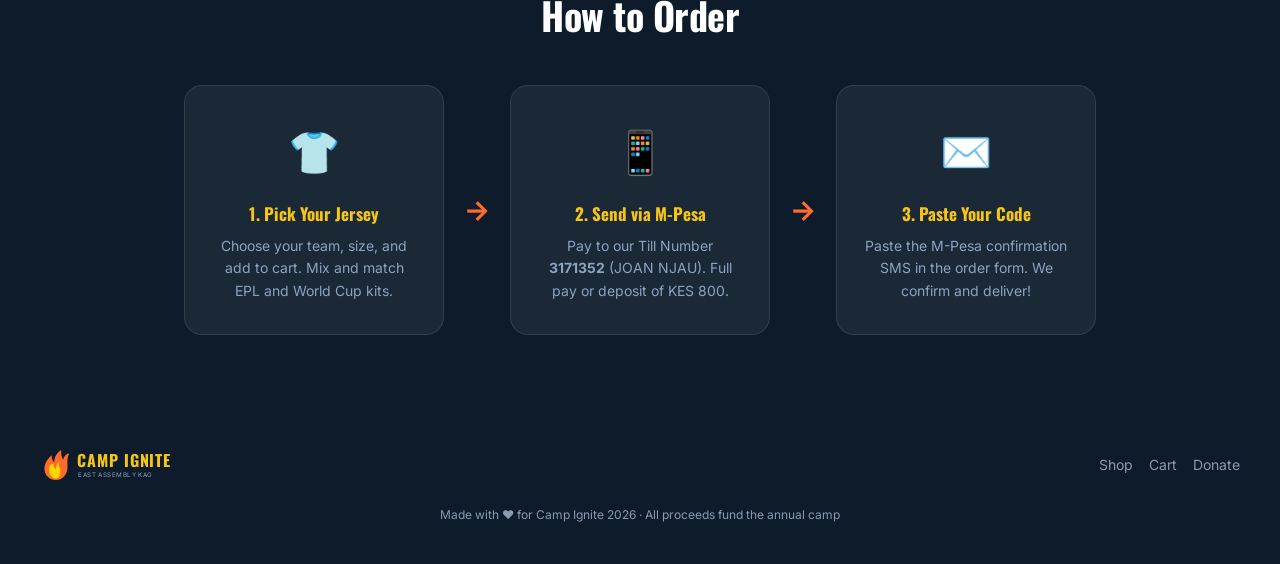
==== commit e2e40fa6: "Add files via upload" ====
--- a/campignite-jerseys/index.html
+++ b/campignite-jerseys/index.html
@@ -3,7 +3,7 @@
 <head>
   <meta charset="UTF-8" />
   <meta name="viewport" content="width=device-width, initial-scale=1.0" />
-  <title>CampIgnite Jerseys | East Assembly KAG Church</title>
+  <title>Camp Ignite Jerseys | East Assembly KAG Church</title>
   <link href="https://fonts.googleapis.com/css2?family=Oswald:wght@400;600;700&family=Inter:wght@400;500;600&display=swap" rel="stylesheet" />
   <link rel="stylesheet" href="style.css" />
 </head>
@@ -13,10 +13,18 @@
 <nav class="navbar">
   <div class="nav-inner">
     <a href="index.html" class="logo">
-      <span class="logo-flame">🔥</span>
-      <div>
-        <span class="logo-title">CampIgnite</span>
-        <span class="logo-sub">East Assembly KAG</span>
+      <div class="logo-svg-wrap">
+        <svg viewBox="0 0 220 48" xmlns="http://www.w3.org/2000/svg" class="logo-svg">
+          <!-- Flame icon -->
+          <g transform="translate(4,2)">
+            <path d="M20,44 C10,44 4,36 4,28 C4,20 10,14 14,10 C14,18 18,20 18,20 C18,12 22,6 28,2 C26,10 30,16 30,16 C32,10 36,8 38,8 C34,14 36,20 36,26 C36,36 30,44 20,44Z" fill="#FF6B2B"/>
+            <path d="M20,42 C14,42 10,36 10,30 C10,24 14,22 16,22 C16,28 20,30 20,30 C20,24 22,20 24,18 C22,24 26,28 26,32 C26,38 24,42 20,42Z" fill="#FFD700"/>
+          </g>
+          <!-- CAMP IGNITE text -->
+          <text x="52" y="28" font-family="'Oswald', Impact, sans-serif" font-size="26" font-weight="700" fill="#FFFFFF" letter-spacing="2">CAMP IGNITE</text>
+          <!-- Subtext -->
+          <text x="53" y="42" font-family="'Inter', Arial, sans-serif" font-size="9" fill="#8BA4C0" letter-spacing="1">EAST ASSEMBLY KAG</text>
+        </svg>
       </div>
     </a>
     <div class="nav-links">
@@ -39,25 +47,26 @@
 <section class="hero">
   <div class="hero-bg-cross"></div>
   <div class="hero-content">
-    <div class="hero-eyebrow">⚽ Official Fundraiser · 2026</div>
-    <h1 class="hero-title">WEAR THE<br><span class="accent">FLAME.</span></h1>
-    <p class="hero-subtitle">
-      Support East Assembly KAG Church's annual <strong>Camp Ignite</strong> camp by grabbing an authentic EPL or World Cup jersey. Every shilling fuels the fire.
-    </p>
-    <div class="hero-actions">
-      <a href="#shop" class="btn btn-primary">Shop Jerseys</a>
-      <a href="donate.html" class="btn btn-outline">Just Donate →</a>
-    </div>
-    <div class="hero-stats">
-      <div class="stat"><span class="stat-num">100%</span><span class="stat-label">Goes to Camp</span></div>
-      <div class="stat-divider"></div>
-      <div class="stat"><span class="stat-num">EPL</span><span class="stat-label">& World Cup</span></div>
-      <div class="stat-divider"></div>
-      <div class="stat"><span class="stat-num">M-Pesa</span><span class="stat-label">Easy Checkout</span></div>
-    </div>
-  </div>
-  <div class="hero-visual">
-    <div class="jersey-float">
+    <div class="hero-left">
+      <div class="hero-eyebrow">⚽ Official Fundraiser · 2026</div>
+      <h1 class="hero-title">WEAR THE<br><span class="accent">FLAME.</span></h1>
+      <p class="hero-subtitle">
+        Support East Assembly KAG Church's annual <strong>Camp Ignite</strong> camp by grabbing an authentic EPL or World Cup jersey. Every shilling fuels the fire.
+      </p>
+      <div class="hero-actions">
+        <a href="#shop" class="btn btn-primary">Shop Jerseys</a>
+        <button class="btn btn-gold" id="open-register-btn">📋 Register for Camp</button>
+        <a href="donate.html" class="btn btn-outline">Just Donate →</a>
+      </div>
+      <div class="hero-stats">
+        <div class="stat"><span class="stat-num">100%</span><span class="stat-label">Goes to Camp</span></div>
+        <div class="stat-divider"></div>
+        <div class="stat"><span class="stat-num">EPL</span><span class="stat-label">& World Cup</span></div>
+        <div class="stat-divider"></div>
+        <div class="stat"><span class="stat-num">M-Pesa</span><span class="stat-label">Easy Checkout</span></div>
+      </div>
+    </div>
+    <div class="hero-visual">
       <div class="jersey-card-hero">
         <div class="jersey-icon-large">⚽</div>
         <div class="flame-ring">🔥</div>
@@ -68,7 +77,7 @@
 
 <!-- ABOUT BAND -->
 <div class="about-band">
-  <p>🙏 <strong>East Assembly KAG Church</strong> — raising funds for <strong>CampIgnite 2025</strong>. All proceeds go directly to camp logistics and youth programmes.</p>
+  <p>🙏 <strong>East Assembly KAG Church</strong> — raising funds for <strong>Camp Ignite 2026</strong>. All proceeds go directly to camp logistics, youth programmes, and worship equipment.</p>
 </div>
 
 <!-- SHOP -->
@@ -76,25 +85,45 @@
   <div class="container">
     <div class="section-header">
       <h2 class="section-title">The Collection</h2>
-      <p class="section-sub">Authentic quality · Limited stock · All sizes available</p>
-    </div>
-
-    <!-- Filter Tabs -->
+      <p class="section-sub">Authentic quality · Limited stock · All sizes available · KES 1,500 each</p>
+    </div>
+
     <div class="filter-tabs">
       <button class="filter-tab active" data-filter="all">All Jerseys</button>
       <button class="filter-tab" data-filter="epl">🏴󠁧󠁢󠁥󠁮󠁧󠁿 EPL</button>
       <button class="filter-tab" data-filter="worldcup">🌍 World Cup</button>
     </div>
 
-    <!-- Jersey Grid -->
     <div class="jersey-grid" id="jersey-grid"></div>
+
+    <!-- Suggest a Jersey -->
+    <div class="suggest-box">
+      <div class="suggest-header">
+        <span class="suggest-icon">💡</span>
+        <div>
+          <h3 class="suggest-title">Don't see your team?</h3>
+          <p class="suggest-sub">Suggest a jersey and we'll do our best to get it for you!</p>
+        </div>
+      </div>
+      <form name="jersey-suggestion" method="POST" data-netlify="true" netlify-honeypot="bot-field" id="suggest-form">
+        <input type="hidden" name="form-name" value="jersey-suggestion" />
+        <p class="hidden"><label>Don't fill: <input name="bot-field" /></label></p>
+        <div class="suggest-fields">
+          <input type="text" name="suggested-team" placeholder="e.g. Real Madrid, Barcelona, PSG…" required class="suggest-input" />
+          <input type="text" name="your-name" placeholder="Your name (optional)" class="suggest-input" />
+          <input type="tel" name="your-phone" placeholder="Phone (optional, for follow-up)" class="suggest-input" />
+          <button type="submit" class="btn btn-primary suggest-btn" id="suggest-submit">Send Suggestion</button>
+        </div>
+        <p class="suggest-note">We'll announce new arrivals on our WhatsApp group.</p>
+      </form>
+    </div>
   </div>
 </section>
 
 <!-- HOW IT WORKS -->
 <section class="how-section">
   <div class="container">
-    <h2 class="section-title center">How to Order</h2>
+    <h2 class="section-title center" style="color:white">How to Order</h2>
     <div class="steps">
       <div class="step">
         <div class="step-icon">👕</div>
@@ -105,13 +134,13 @@
       <div class="step">
         <div class="step-icon">📱</div>
         <h3>2. Send via M-Pesa</h3>
-        <p>Pay to our Till or Phone number. No paybill needed — just Lipa na M-Pesa or send money.</p>
+        <p>Pay to our Till Number <strong>3171352</strong> (JOAN NJAU). Full pay or deposit of KES 800.</p>
       </div>
       <div class="step-arrow">→</div>
       <div class="step">
         <div class="step-icon">✉️</div>
         <h3>3. Paste Your Code</h3>
-        <p>Paste the M-Pesa confirmation message in the order form. We confirm and deliver.</p>
+        <p>Paste the M-Pesa confirmation SMS in the order form. We confirm and deliver!</p>
       </div>
     </div>
   </div>
@@ -121,11 +150,14 @@
 <footer class="footer">
   <div class="footer-inner">
     <div class="footer-brand">
-      <span class="logo-flame">🔥</span>
-      <div>
-        <div class="footer-title">Camp Ignite Jerseys</div>
-        <div class="footer-sub">East Assembly KAG Church</div>
-      </div>
+      <svg viewBox="0 0 180 40" xmlns="http://www.w3.org/2000/svg" width="160" height="40">
+        <g transform="translate(2,1)">
+          <path d="M16,36 C8,36 3,30 3,23 C3,16 8,11 11,8 C11,14 14,16 14,16 C14,10 17,5 22,2 C21,8 24,13 24,13 C25,8 29,6 31,6 C28,11 29,16 29,21 C29,29 24,36 16,36Z" fill="#FF6B2B"/>
+          <path d="M16,34 C11,34 8,29 8,24 C8,19 11,17 13,18 C13,22 16,24 16,24 C16,19 18,16 19,15 C18,19 21,22 21,26 C21,31 19,34 16,34Z" fill="#FFD700"/>
+        </g>
+        <text x="42" y="22" font-family="'Oswald', Impact, sans-serif" font-size="18" font-weight="700" fill="#F5C518" letter-spacing="1">CAMP IGNITE</text>
+        <text x="43" y="34" font-family="'Inter', Arial, sans-serif" font-size="7" fill="#8BA4C0" letter-spacing="0.5">EAST ASSEMBLY KAG</text>
+      </svg>
     </div>
     <div class="footer-links">
       <a href="index.html">Shop</a>
@@ -136,7 +168,59 @@
   </div>
 </footer>
 
+<!-- REGISTER MODAL -->
+<div class="modal-overlay hidden" id="register-modal">
+  <div class="modal register-modal">
+    <button class="modal-close" onclick="document.getElementById('register-modal').classList.add('hidden')">✕</button>
+    <div class="register-hero-text">
+      <div class="register-flame">🔥</div>
+      <h2 class="register-title">You're Invited!</h2>
+      <p class="register-welcome">
+        We would be <em>absolutely thrilled</em> to have you at <strong>Camp Ignite 2026</strong>! This is more than a camp — it's a moment where lives are changed, friendships are forged, and faith comes alive. We'd love for you to be part of it. Kindly register below and we will contact you with all the exciting details!
+      </p>
+    </div>
+    <form name="camp-registration" method="POST" data-netlify="true" netlify-honeypot="bot-field" id="register-form">
+      <input type="hidden" name="form-name" value="camp-registration" />
+      <p class="hidden"><label>Don't fill: <input name="bot-field" /></label></p>
+      <div class="form-group">
+        <label>Full Name</label>
+        <input type="text" name="full-name" placeholder="Your full name" required />
+      </div>
+      <div class="form-group">
+        <label>Phone Number</label>
+        <input type="tel" name="phone" placeholder="07XX XXX XXX" required />
+      </div>
+      <button type="submit" class="btn btn-primary btn-full" id="register-submit-btn">
+        🔥 Register for Camp Ignite 2026
+      </button>
+    </form>
+    <p class="register-note">🙏 God bless you! We'll be in touch soon with all the details.</p>
+  </div>
+</div>
+
+<!-- Register success modal -->
+<div class="modal-overlay hidden" id="register-success-modal">
+  <div class="modal">
+    <div class="modal-icon">🎉</div>
+    <h2>You're Registered!</h2>
+    <p>Thank you for registering for <strong>Camp Ignite 2026</strong>! We are so excited to have you. We'll reach out to you soon with all the details.</p>
+    <p class="modal-sub">God bless you! 🔥🙏</p>
+    <button class="btn btn-primary" onclick="document.getElementById('register-success-modal').classList.add('hidden')">Can't wait!</button>
+  </div>
+</div>
+
+<!-- Suggest success -->
+<div class="modal-overlay hidden" id="suggest-success-modal">
+  <div class="modal">
+    <div class="modal-icon">👕</div>
+    <h2>Suggestion Received!</h2>
+    <p>Thanks! We'll look into getting that jersey. We'll announce new arrivals soon.</p>
+    <button class="btn btn-primary" onclick="document.getElementById('suggest-success-modal').classList.add('hidden')">Awesome!</button>
+  </div>
+</div>
+
 <script src="data.js"></script>
 <script src="app.js"></script>
+<script src="home.js"></script>
 </body>
 </html>
--- a/campignite-jerseys/style.css
+++ b/campignite-jerseys/style.css
@@ -582,3 +582,185 @@
   .cart-item { flex-wrap: wrap; }
   .cart-item-qty-col { flex-direction: row; align-items: center; width: 100%; justify-content: space-between; }
 }
+
+/* ── LOGO SVG ────────────────────────────────────────────── */
+.logo-svg-wrap { display: flex; align-items: center; }
+.logo-svg { height: 44px; width: auto; }
+
+/* ── GOLD BUTTON ─────────────────────────────────────────── */
+.btn-gold {
+  background: var(--gold); color: var(--navy);
+  box-shadow: 0 4px 20px rgba(245,197,24,0.35);
+  font-family: 'Oswald', sans-serif; font-size: 15px; font-weight: 700;
+}
+.btn-gold:hover { background: #e0b000; box-shadow: 0 6px 28px rgba(245,197,24,0.5); }
+
+/* ── EPL CRESTS ──────────────────────────────────────────── */
+.jersey-crest-wrap {
+  width: 90px; height: 105px;
+  display: flex; align-items: center; justify-content: center;
+  z-index: 1;
+  filter: drop-shadow(0 4px 8px rgba(0,0,0,0.2));
+  transition: transform 0.2s;
+}
+.jersey-card:hover .jersey-crest-wrap { transform: scale(1.06); }
+.jersey-crest-wrap svg { width: 100%; height: 100%; }
+
+/* ── HELP BANNER ─────────────────────────────────────────── */
+.help-banner {
+  background: #1a3a1a; color: #90EE90;
+  text-align: center; padding: 10px 20px;
+  font-size: 14px; border-bottom: 1px solid #2a5a2a;
+}
+.help-banner a { color: #7FFF00; text-decoration: none; }
+.help-banner a:hover { text-decoration: underline; }
+
+/* ── PAYMENT OPTIONS ─────────────────────────────────────── */
+.payment-type-box {
+  background: var(--white); border-radius: var(--r-lg);
+  padding: 20px; margin-bottom: 20px; box-shadow: var(--shadow);
+  border: 2px solid var(--border);
+}
+.payment-type-title {
+  font-family: 'Oswald', sans-serif; font-size: 17px; color: var(--navy);
+  margin-bottom: 14px;
+}
+.payment-options { display: flex; flex-direction: column; gap: 10px; }
+.payment-option {
+  display: block; cursor: pointer;
+  border: 2px solid var(--border); border-radius: 10px;
+  padding: 14px; transition: all 0.2s;
+}
+.payment-option:has(input:checked) {
+  border-color: var(--flame); background: rgba(255,107,43,0.05);
+}
+.payment-option input { display: none; }
+.payment-option-content {
+  display: flex; align-items: center; gap: 12px;
+}
+.payment-opt-icon { font-size: 22px; flex-shrink: 0; }
+.payment-opt-name { font-weight: 700; font-size: 14px; color: var(--navy); }
+.payment-opt-desc { font-size: 12px; color: var(--muted); margin-top: 2px; }
+.payment-opt-amount {
+  margin-left: auto; font-family: 'Oswald', sans-serif;
+  font-size: 16px; color: var(--flame); font-weight: 700;
+  white-space: nowrap;
+}
+.deposit-tag {
+  background: var(--gold); color: var(--navy);
+  padding: 3px 8px; border-radius: 99px;
+  font-size: 13px; font-weight: 700;
+}
+.deposit-info { margin-top: 14px; padding-top: 14px; border-top: 1px dashed var(--border); }
+.deposit-schedule { display: flex; flex-direction: column; gap: 8px; }
+.deposit-row {
+  display: flex; justify-content: space-between;
+  font-size: 13px; color: var(--text);
+  padding: 6px 10px; background: var(--ash); border-radius: 6px;
+}
+.deposit-row.total-row { font-weight: 700; background: rgba(255,107,43,0.08); }
+.deposit-now { color: var(--mpesa); font-weight: 700; }
+.deposit-note {
+  font-size: 12px; color: #D4700A;
+  background: rgba(245,197,24,0.12); border-left: 3px solid var(--gold);
+  padding: 8px 10px; border-radius: 4px; margin-top: 8px; line-height: 1.5;
+}
+
+/* ── AMOUNT DUE BOX ──────────────────────────────────────── */
+.amount-due-box {
+  display: flex; justify-content: space-between; align-items: center;
+  background: rgba(0,166,81,0.08); border: 1px solid rgba(0,166,81,0.3);
+  border-radius: 8px; padding: 12px 16px; margin-bottom: 16px;
+}
+.amount-due-label { font-size: 13px; font-weight: 600; color: var(--text); }
+.amount-due-val { font-family: 'Oswald', sans-serif; font-size: 20px; color: var(--mpesa); font-weight: 700; }
+
+/* ── HELP CONTACT BOX ────────────────────────────────────── */
+.help-contact-box {
+  display: flex; gap: 14px; align-items: flex-start;
+  background: var(--navy); border-radius: var(--r-lg);
+  padding: 20px; margin-top: 16px;
+}
+.help-contact-icon { font-size: 28px; flex-shrink: 0; }
+.help-contact-title { font-family: 'Oswald', sans-serif; color: var(--white); font-size: 16px; font-weight: 700; margin-bottom: 4px; }
+.help-contact-sub { font-size: 12px; color: var(--muted); margin-bottom: 8px; line-height: 1.4; }
+.help-contact-num {
+  display: inline-block;
+  font-family: 'Oswald', sans-serif; font-size: 22px;
+  color: var(--gold); font-weight: 700; text-decoration: none;
+  letter-spacing: 1px;
+}
+.help-contact-num:hover { color: var(--flame); }
+
+/* ── SUGGEST A JERSEY ────────────────────────────────────── */
+.suggest-box {
+  margin-top: 60px; padding: 32px;
+  background: var(--white); border-radius: var(--r-lg);
+  border: 2px dashed var(--border); box-shadow: var(--shadow);
+}
+.suggest-header { display: flex; gap: 16px; align-items: flex-start; margin-bottom: 22px; }
+.suggest-icon { font-size: 32px; flex-shrink: 0; }
+.suggest-title { font-family: 'Oswald', sans-serif; font-size: 22px; color: var(--navy); margin-bottom: 4px; }
+.suggest-sub { color: var(--muted); font-size: 14px; }
+.suggest-fields { display: grid; grid-template-columns: 1fr 1fr; gap: 10px; }
+.suggest-input {
+  padding: 11px 14px; border-radius: 8px;
+  border: 2px solid var(--border); font-family: 'Inter', sans-serif;
+  font-size: 14px; outline: none; transition: border-color 0.2s;
+}
+.suggest-input:focus { border-color: var(--flame); }
+.suggest-btn { grid-column: 1 / -1; }
+.suggest-note { font-size: 12px; color: var(--muted); margin-top: 10px; }
+@media (max-width: 500px) { .suggest-fields { grid-template-columns: 1fr; } }
+
+/* ── REGISTER MODAL ──────────────────────────────────────── */
+.register-modal { max-width: 480px; text-align: left; }
+.modal-close {
+  position: absolute; top: 14px; right: 16px;
+  background: none; border: none; font-size: 20px;
+  cursor: pointer; color: var(--muted); line-height: 1;
+}
+.modal { position: relative; }
+.register-hero-text { text-align: center; margin-bottom: 28px; }
+.register-flame { font-size: 48px; margin-bottom: 8px; }
+.register-title {
+  font-family: 'Oswald', sans-serif; font-size: 30px;
+  color: var(--navy); margin-bottom: 12px;
+}
+.register-welcome {
+  color: #4A6080; font-size: 15px; line-height: 1.75;
+}
+.register-welcome strong { color: var(--flame); }
+.register-welcome em { color: var(--navy); font-style: italic; }
+.register-note {
+  text-align: center; font-size: 13px; color: var(--muted);
+  margin-top: 14px;
+}
+
+/* ── HERO LAYOUT FIX ─────────────────────────────────────── */
+.hero-left { /* wrapper for hero text content */ }
+
+/* ── KIT TYPE DROPDOWN ───────────────────────────────────── */
+.jersey-selects-row {
+  display: grid;
+  grid-template-columns: 1fr 1fr;
+  gap: 8px;
+  margin-bottom: 8px;
+}
+.kit-select {
+  padding: 9px 10px; border-radius: 7px;
+  border: 2px solid var(--border); font-size: 13px;
+  font-family: 'Inter', sans-serif;
+  background: var(--ash); cursor: pointer;
+  outline: none; transition: border-color 0.2s;
+  color: var(--text);
+}
+.kit-select:focus { border-color: var(--flame); }
+.btn-add { width: 100%; margin-top: 0; }
+.jersey-type-display {
+  font-size: 12px; color: var(--muted);
+  margin-bottom: 8px;
+  transition: color 0.2s;
+}
+/* Remove old jersey-actions-row stacking conflict */
+.jersey-actions-row { display: none; }
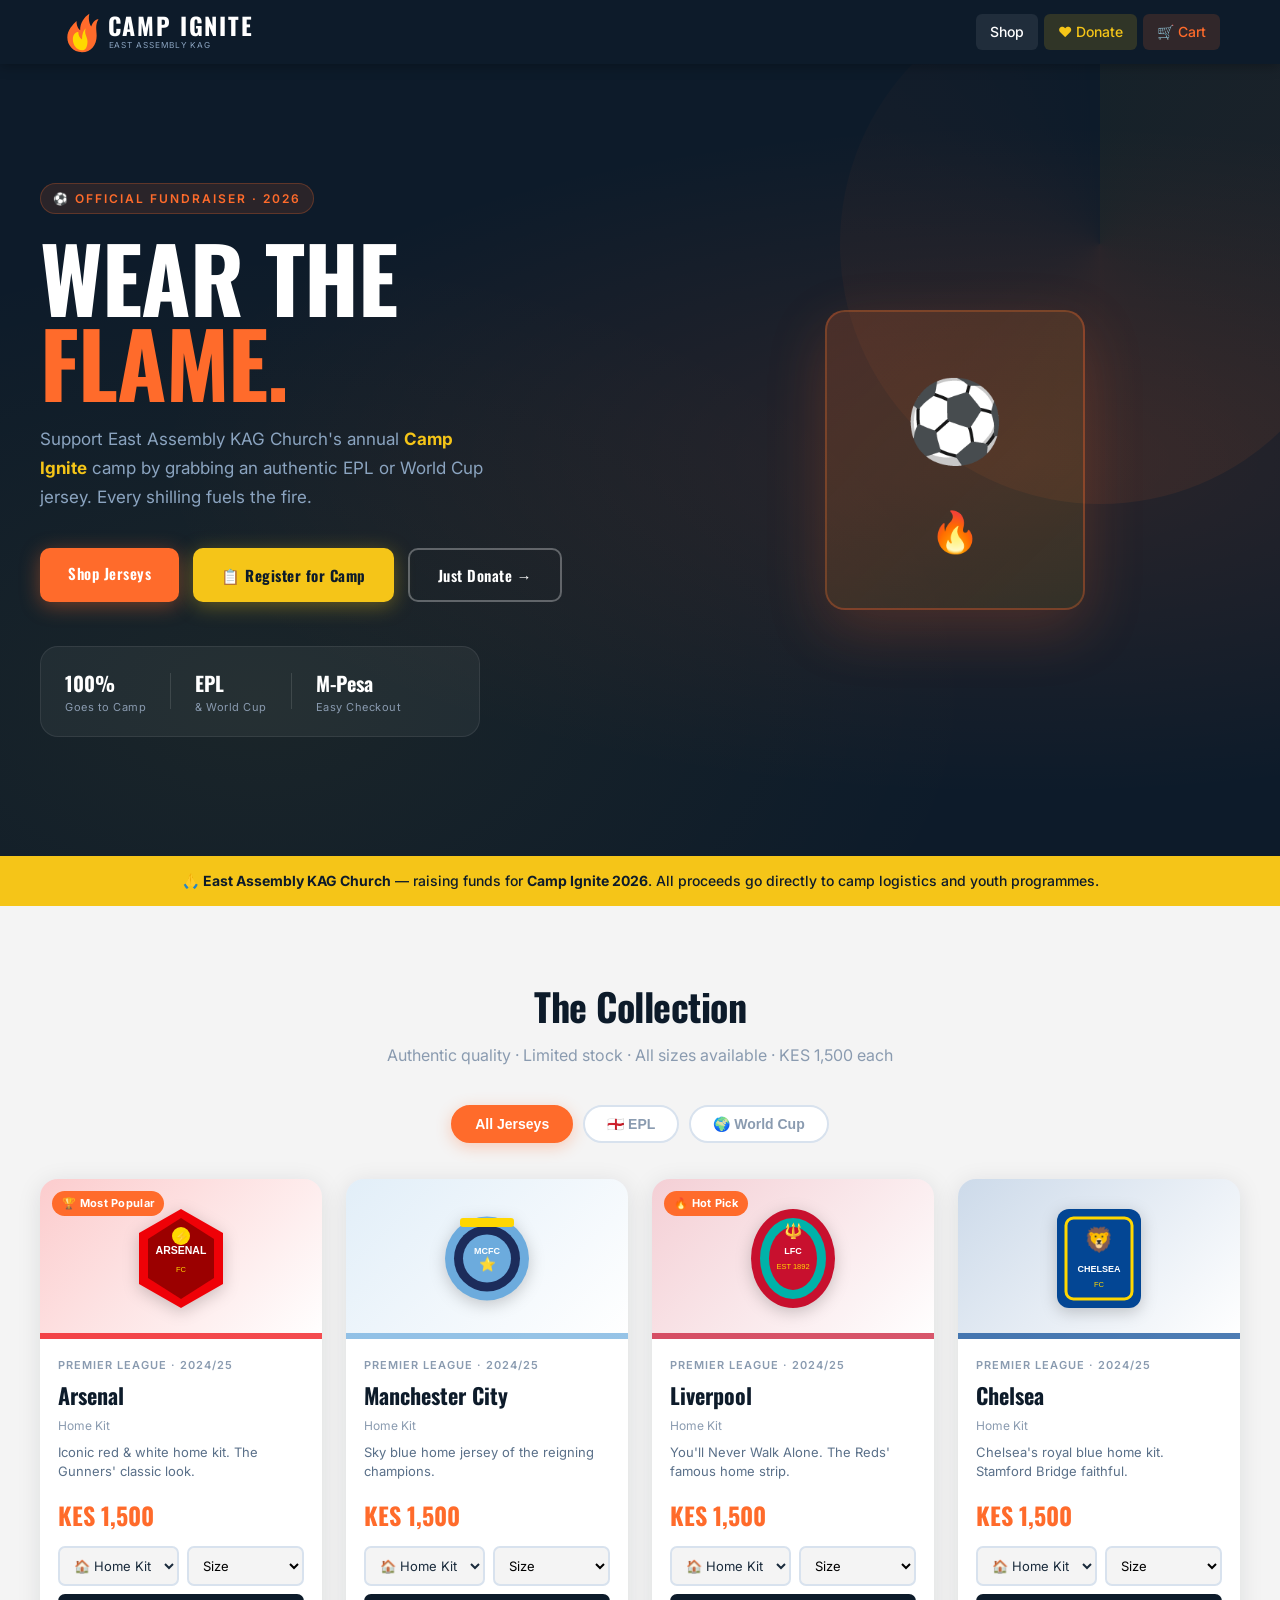
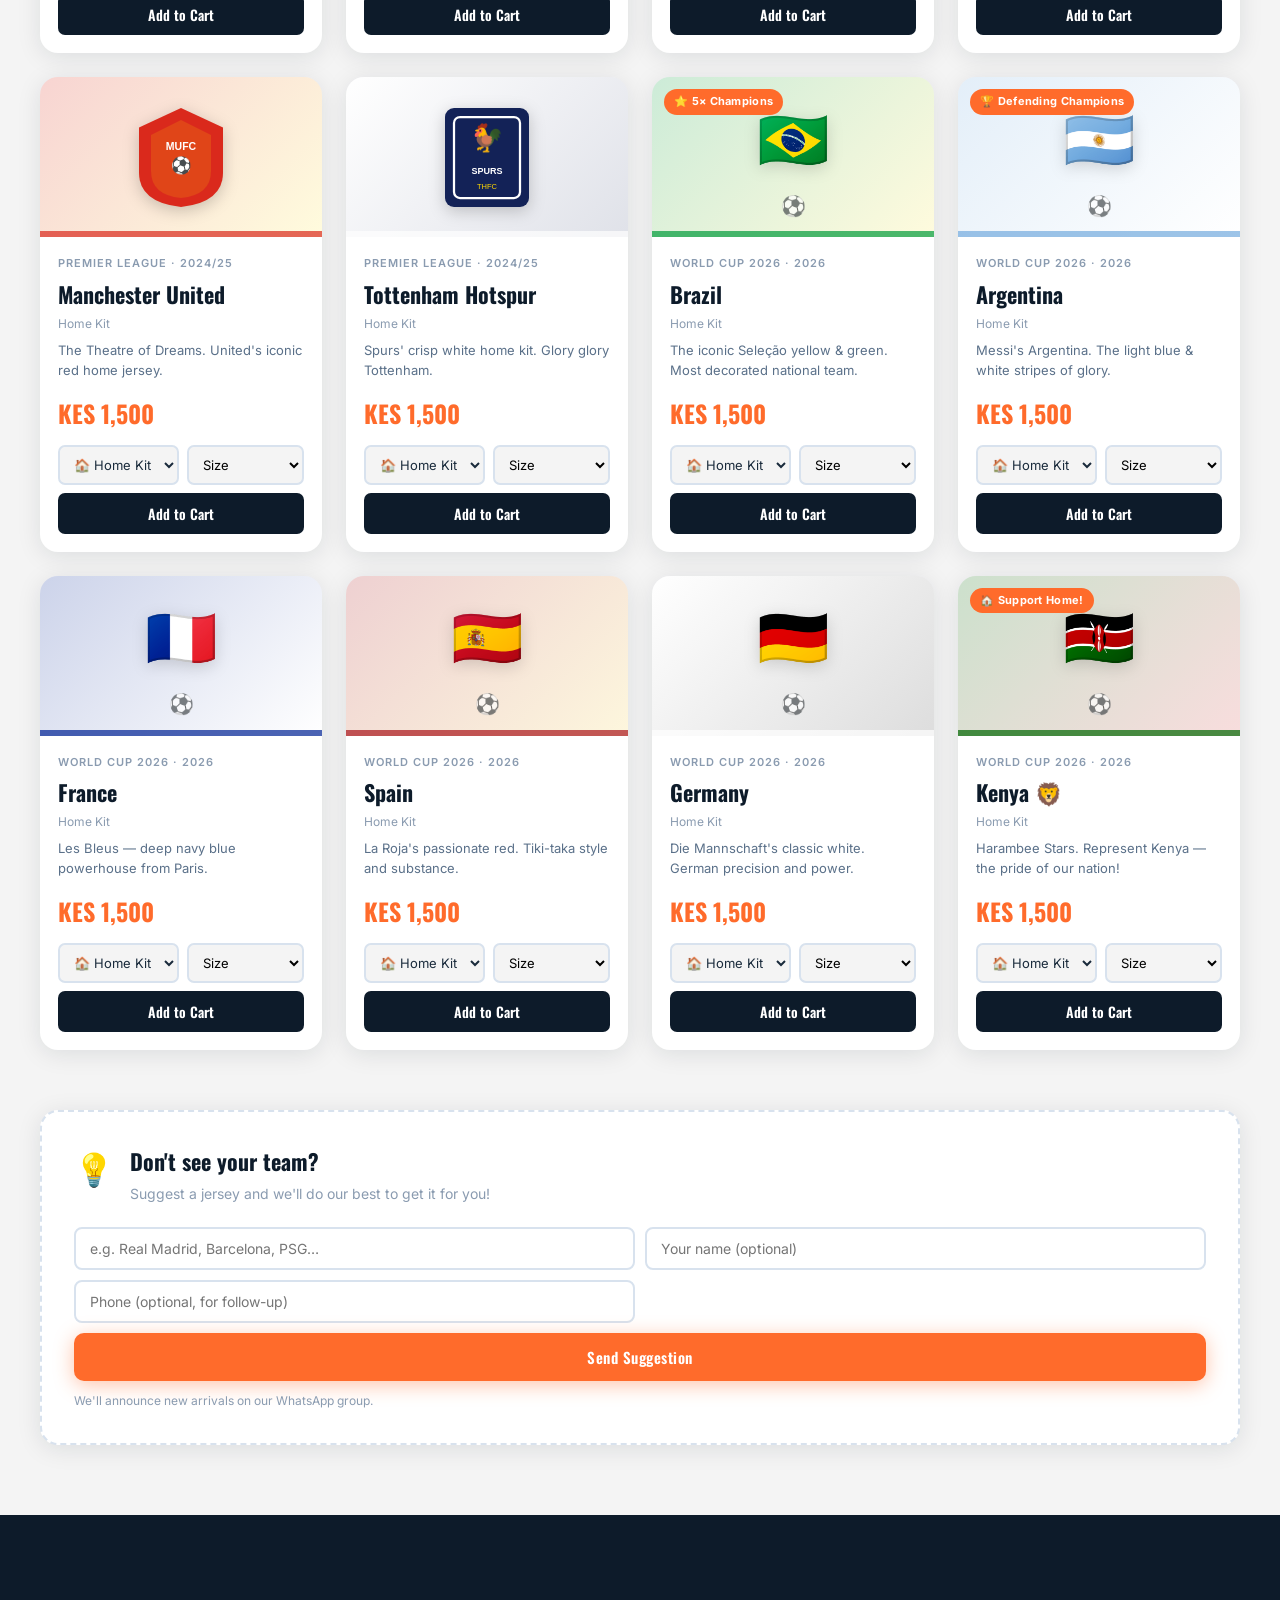
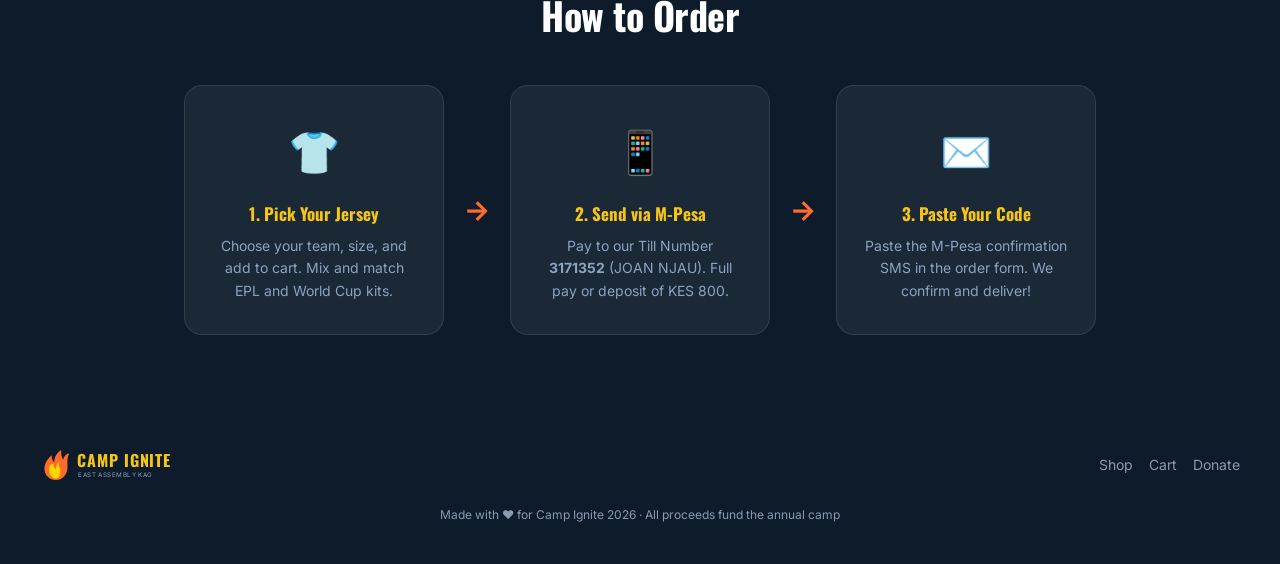
==== commit ec71a266: "Update index.html" ====
--- a/campignite-jerseys/index.html
+++ b/campignite-jerseys/index.html
@@ -77,7 +77,7 @@
 
 <!-- ABOUT BAND -->
 <div class="about-band">
-  <p>🙏 <strong>East Assembly KAG Church</strong> — raising funds for <strong>Camp Ignite 2026</strong>. All proceeds go directly to camp logistics, youth programmes, and worship equipment.</p>
+  <p>🙏 <strong>East Assembly KAG Church</strong> — raising funds for <strong>Camp Ignite 2026</strong>. All proceeds go directly to camp logistics and youth programmes.</p>
 </div>
 
 <!-- SHOP -->
